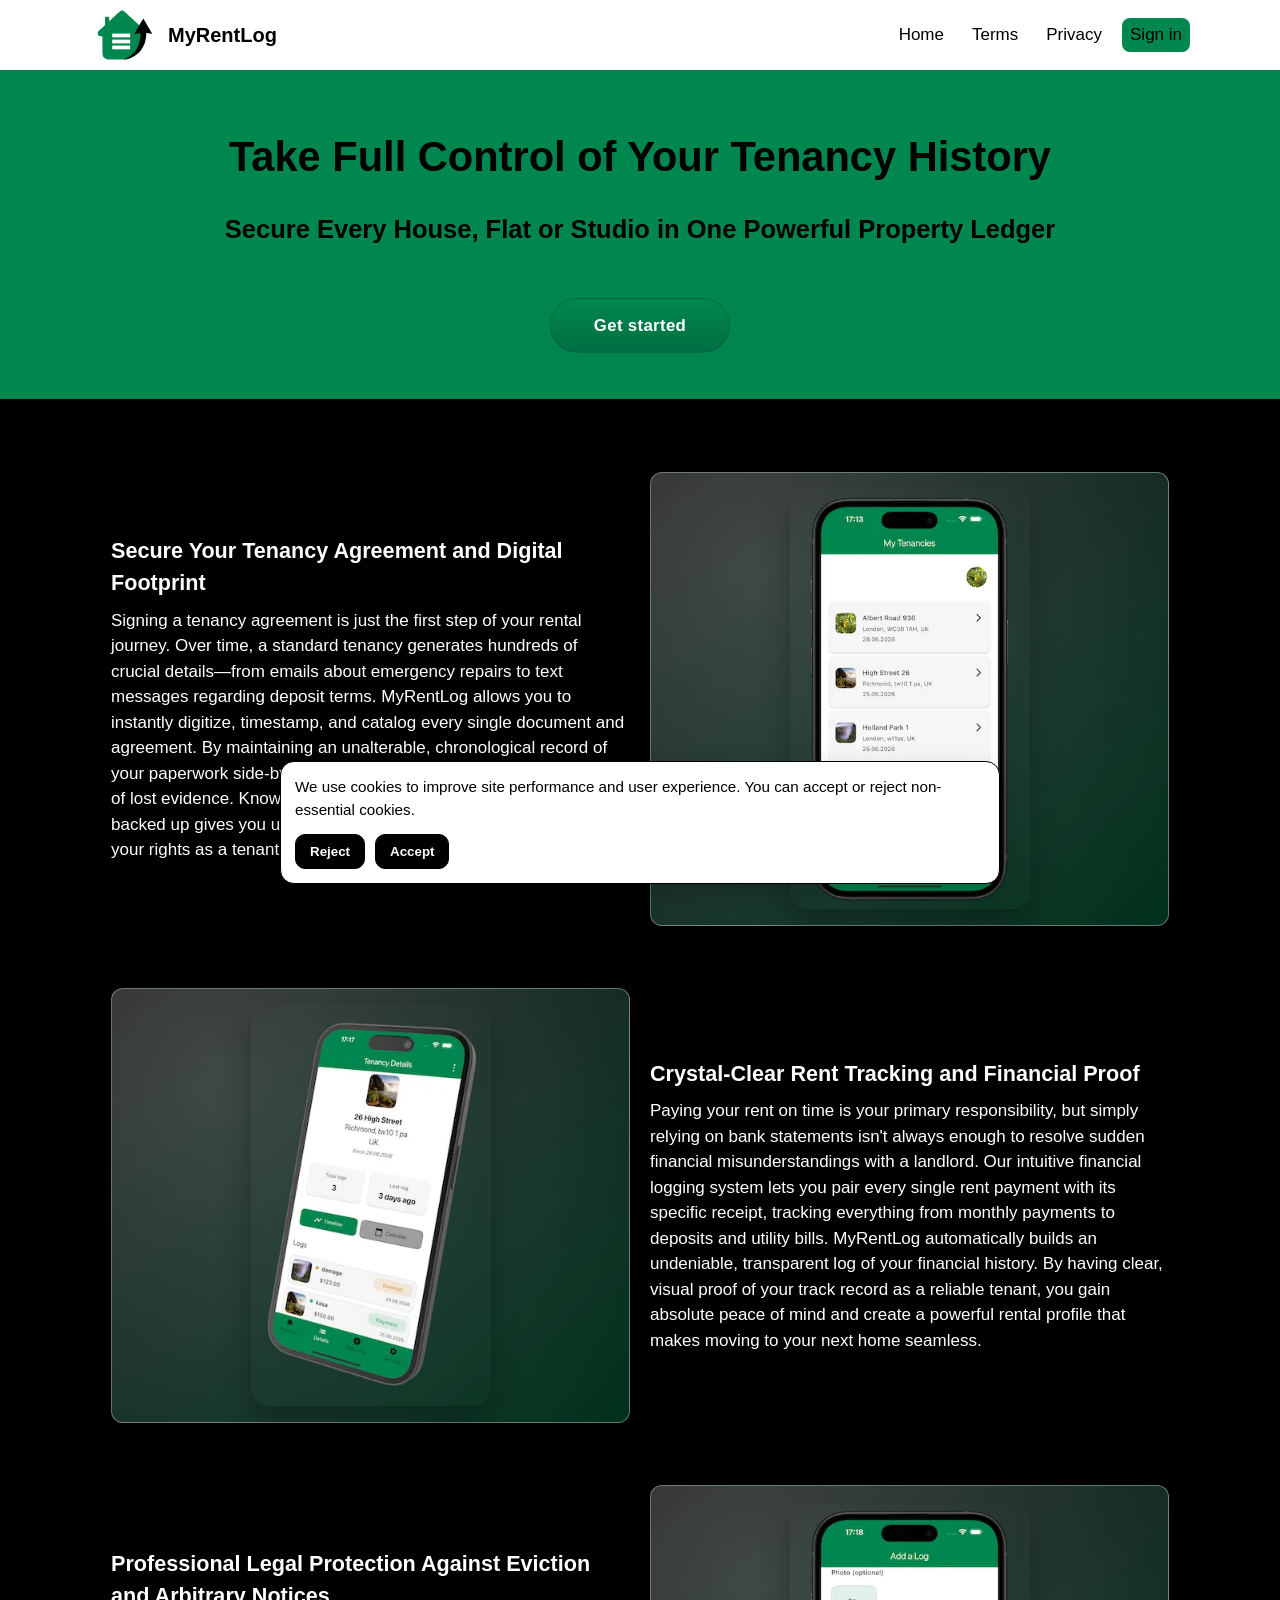
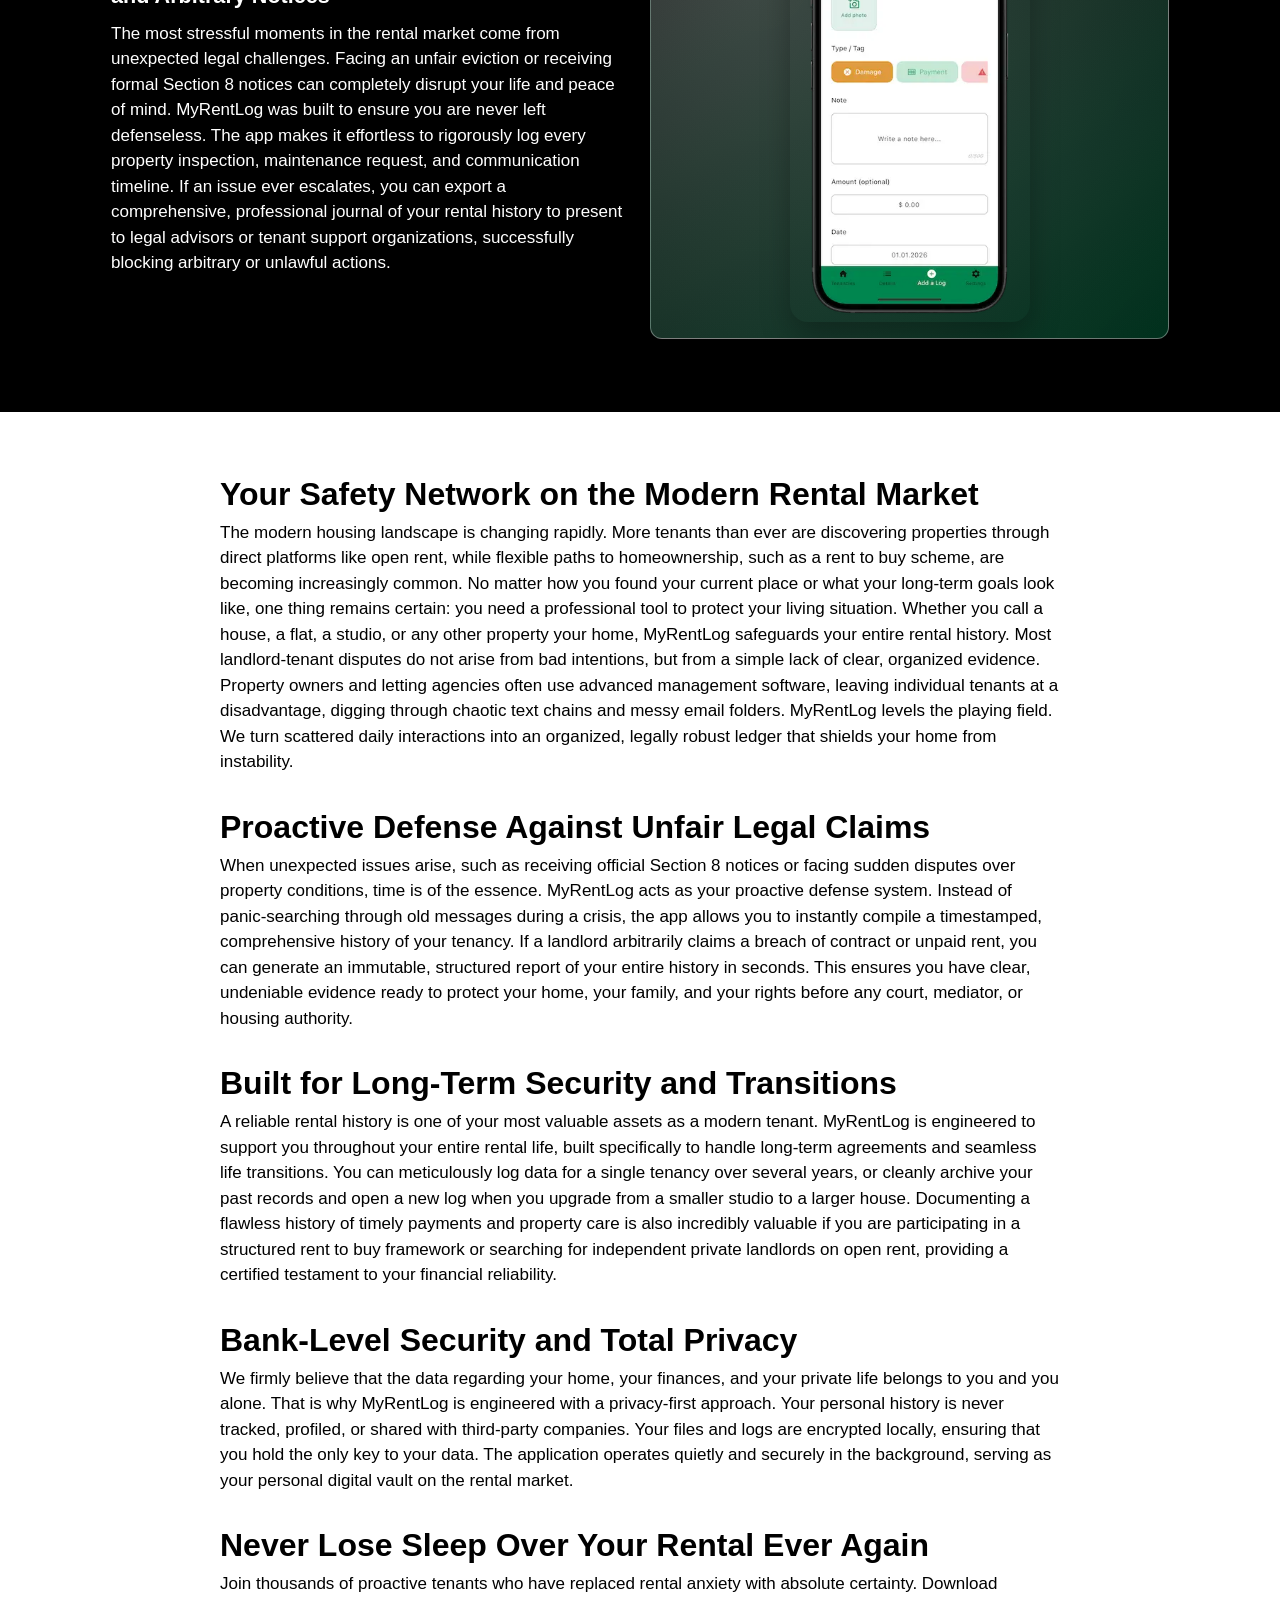
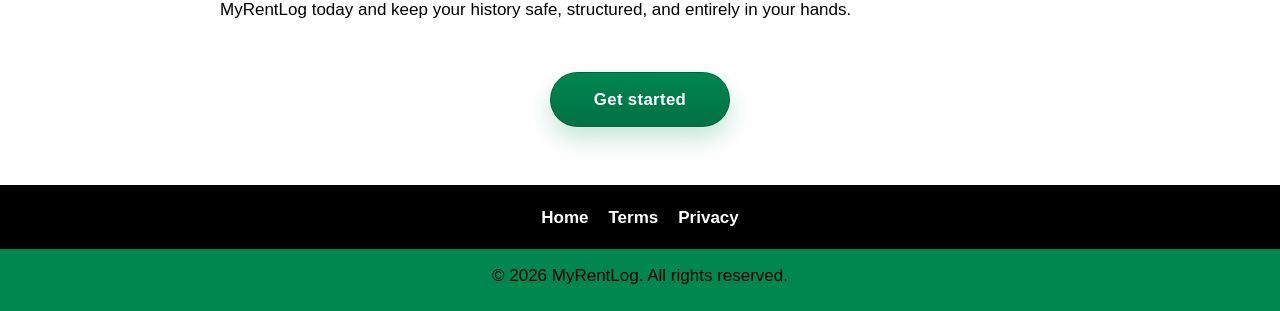
==== index.html @ bb6c7aec "feat(cta): add "Get started" button to enhance user engagement" ====
<!doctype html>
<html lang="en">
  <head>
    <meta charset="UTF-8" />
    <meta name="viewport" content="width=device-width, initial-scale=1.0" />
    <meta name="description" content="Secure your tenancy with MyRentLog. Digitize, timestamp, and catalog every document and agreement for legal clarity and peace of mind." />
    <meta name="keywords" content="tenancy, rental history, property ledger, rent tracking, legal protection, tenant rights, MyRentLog" />
    <link rel="icon" type="image/x-icon" href="assets/favicon.ico">
    <title>Secure your Tenancy with MyRentLog</title>
    <link rel="canonical" href="https://myrentlog.com/" />
    <link rel="stylesheet" href="styles.css" />
    <!-- Google tag (gtag.js) -->
    <script async src="https://www.googletagmanager.com/gtag/js?id=G-SWKYL4W2HM"></script>
    <script>
      window.dataLayer = window.dataLayer || [];
      function gtag(){dataLayer.push(arguments);}
      gtag('js', new Date());

      gtag('config', 'G-SWKYL4W2HM');
    </script>
  </head>
  <body>
    <header class="top-nav">
      <div class="container nav-inner">
        <a href="/index.html" class="brand">
          <img src="assets/gemini-logo.svg" alt="MyRentLog Logo" class="site-logo" height="50" width="50" />
          <span class="logo">MyRentLog</span>
        </a>
        <button class="hamburger" id="hamburger" aria-label="Open menu" aria-expanded="false">
          <span></span>
          <span></span>
          <span></span>
        </button>
        <nav class="menu" id="menu">
            <a href="/index.html">Home</a>
            <a href="/terms.html">Terms</a>
          <a href="/privacy.html">Privacy</a>
          <a href="https://app.myrentlog.com/" class="sign-in-link" target="_blank" rel="noopener noreferrer">Sign in</a>
        </nav>
      </div>
    </header>

    <section class="subheader">
      <div class="container">
        <h1>Take Full Control of Your Tenancy History</h1>
        <h2>Secure Every House, Flat or Studio in One Powerful Property Ledger</h2>
        <div class="cta-wrap">
          <a href="https://app.myrentlog.com/" class="cta-button" aria-label="Get started" target="_blank" rel="noopener noreferrer">
            <span>Get started</span>
          </a>
        </div>
      </div>
    </section>

    <main>
      <section class="screens-section" id="features">
        <div class="container screens-grid">
          <article class="feature-card reverse-mobile">
            <div class="screenshot screen-one">
              <img src="assets/1.webp" alt="MyRentLog app screenshot 1" class="screenshot-image" />
            </div>
            <div class="feature-text">
              <h2>Secure Your Tenancy Agreement and Digital Footprint</h2>
              <p>Signing a tenancy agreement is just the first step of your rental journey. Over time, a standard tenancy generates hundreds of crucial details—from emails about emergency repairs to text messages regarding deposit terms. MyRentLog allows you to instantly digitize, timestamp, and catalog every single document and agreement. By maintaining an unalterable, chronological record of your paperwork side-by-side with visual proof, you eliminate the risk of lost evidence. Knowing your tenancy agreement is securely backed up gives you undeniable legal clarity and the confidence that your rights as a tenant are fully protected.</p>
            </div>
          </article>

          <article class="feature-card">
            <div class="screenshot screen-two">
              <img src="assets/2.webp" alt="MyRentLog app screenshot 2" class="screenshot-image" />
            </div>
            <div class="feature-text">
              <h2>Crystal-Clear Rent Tracking and Financial Proof</h2>
              <p>Paying your rent on time is your primary responsibility, but simply relying on bank statements isn't always enough to resolve sudden financial misunderstandings with a landlord. Our intuitive financial logging system lets you pair every single rent payment with its specific receipt, tracking everything from monthly payments to deposits and utility bills. MyRentLog automatically builds an undeniable, transparent log of your financial history. By having clear, visual proof of your track record as a reliable tenant, you gain absolute peace of mind and create a powerful rental profile that makes moving to your next home seamless.</p>
            </div>
          </article>

          <article class="feature-card reverse-mobile">
            <div class="screenshot screen-three">
              <img src="assets/3.webp" alt="MyRentLog app screenshot 3" class="screenshot-image" />
            </div>
            <div class="feature-text">
              <h2>Professional Legal Protection Against Eviction and Arbitrary Notices</h2>
              <p>The most stressful moments in the rental market come from unexpected legal challenges. Facing an unfair eviction or receiving formal Section 8 notices can completely disrupt your life and peace of mind. MyRentLog was built to ensure you are never left defenseless. The app makes it effortless to rigorously log every property inspection, maintenance request, and communication timeline. If an issue ever escalates, you can export a comprehensive, professional journal of your rental history to present to legal advisors or tenant support organizations, successfully blocking arbitrary or unlawful actions.</p>
            </div>
          </article>
        </div>
      </section>

      <section class="text-content" id="about">
        <div class="container text-wrap">
          <h2>Your Safety Network on the Modern Rental Market</h2>
          <p>
            The modern housing landscape is changing rapidly. More tenants than ever are discovering properties through direct platforms like open rent, while flexible paths to homeownership, such as a rent to buy scheme, are becoming increasingly common. No matter how you found your current place or what your long-term goals look like, one thing remains certain: you need a professional tool to protect your living situation. Whether you call a house, a flat, a studio, or any other property your home, MyRentLog safeguards your entire rental history. Most landlord-tenant disputes do not arise from bad intentions, but from a simple lack of clear, organized evidence. Property owners and letting agencies often use advanced management software, leaving individual tenants at a disadvantage, digging through chaotic text chains and messy email folders. MyRentLog levels the playing field. We turn scattered daily interactions into an organized, legally robust ledger that shields your home from instability.
          </p>
        </div>
        <div class="container text-wrap">
          <h2>Proactive Defense Against Unfair Legal Claims</h2>
          <p>
            When unexpected issues arise, such as receiving official Section 8 notices or facing sudden disputes over property conditions, time is of the essence. MyRentLog acts as your proactive defense system. Instead of panic-searching through old messages during a crisis, the app allows you to instantly compile a timestamped, comprehensive history of your tenancy. If a landlord arbitrarily claims a breach of contract or unpaid rent, you can generate an immutable, structured report of your entire history in seconds. This ensures you have clear, undeniable evidence ready to protect your home, your family, and your rights before any court, mediator, or housing authority.
          </p>
        </div>
        <div class="container text-wrap">
          <h2>Built for Long-Term Security and Transitions</h2>
          <p>
            A reliable rental history is one of your most valuable assets as a modern tenant. MyRentLog is engineered to support you throughout your entire rental life, built specifically to handle long-term agreements and seamless life transitions. You can meticulously log data for a single tenancy over several years, or cleanly archive your past records and open a new log when you upgrade from a smaller studio to a larger house. Documenting a flawless history of timely payments and property care is also incredibly valuable if you are participating in a structured rent to buy framework or searching for independent private landlords on open rent, providing a certified testament to your financial reliability.
          </p>
        </div>
        <div class="container text-wrap">
          <h2>Bank-Level Security and Total Privacy</h2>
          <p>
            We firmly believe that the data regarding your home, your finances, and your private life belongs to you and you alone. That is why MyRentLog is engineered with a privacy-first approach. Your personal history is never tracked, profiled, or shared with third-party companies. Your files and logs are encrypted locally, ensuring that you hold the only key to your data. The application operates quietly and securely in the background, serving as your personal digital vault on the rental market.
          </p>
        </div>
        <div class="container text-wrap">
          <h2>Never Lose Sleep Over Your Rental Ever Again</h2>
          <p>
            Join thousands of proactive tenants who have replaced rental anxiety with absolute certainty. Download MyRentLog today and keep your history safe, structured, and entirely in your hands.
          </p>
        </div>
        <div class="container cta-wrap">
          <a href="https://app.myrentlog.com/" class="cta-button" aria-label="Get started" target="_blank" rel="noopener noreferrer">
            <span>Get started</span>
          </a>
        </div>
      </section>
    </main>

    <footer>
      <nav class="bottom-nav" id="contact">
        <div class="container bottom-nav-inner">
          <a href="/index.html">Home</a>
            <a href="/terms.html">Terms</a>
          <a href="/privacy.html">Privacy</a>
        </div>
      </nav>
      <div class="copyright">
        <div class="container">
          <p>&copy; 2026 MyRentLog. All rights reserved.</p>
        </div>
      </div>
    </footer>

    <script src="script.js"></script>
  </body>
</html>
---- styles.css ----
:root {
  --green: rgba(0, 134, 79, 1);
  --black: #000000;
  --white: #ffffff;
}

* {
  box-sizing: border-box;
}

body {
  margin: 0;
  font-family: "Avenir Next", "Trebuchet MS", "Segoe UI", sans-serif;
  font-size: 17px;
  background: var(--white);
  color: var(--black);
  line-height: 1.5;
}

.container {
  width: min(1100px, 92%);
  margin: 0 auto;
}

.top-nav {
  background: var(--white);
  color: var(--black);
  position: sticky;
  top: 0;
  z-index: 20;
}

.nav-inner {
  position: relative;
  min-height: 64px;
  display: flex;
  align-items: center;
  justify-content: space-between;
  gap: 16px;
}

.logo {
  color: var(--black);
  text-decoration: none;
  font-weight: 700;
  font-size: 1.25rem;
}

.brand {
  display: inline-flex;
  align-items: center;
  gap: 8px;
  text-decoration: none;
}

.site-logo {
  width: 70px;
  height: 70px;
  object-fit: contain;
}

.hamburger {
  width: 42px;
  height: 42px;
  border: 1px solid rgba(0, 0, 0, 0.35);
  border-radius: 8px;
  background: transparent;
  display: grid;
  place-content: center;
  gap: 5px;
  cursor: pointer;
}

.hamburger span {
  width: 20px;
  height: 2px;
  background: var(--black);
  display: block;
}

.menu {
  position: absolute;
  top: calc(100% + 8px);
  right: 0;
  background: var(--white);
  border: 1px solid rgba(0, 0, 0, 0.25);
  border-radius: 12px;
  padding: 10px;
  display: none;
  min-width: 160px;
}

.menu a {
  display: block;
  color: var(--black);
  text-decoration: none;
  padding: 8px;
  border-radius: 8px;
}

.menu a:hover {
  background: rgba(0, 0, 0, 0.12);
}

.menu .sign-in-link {
  background: var(--green);
  color: var(--black);
}

.menu .sign-in-link:hover {
  background: var(--green);
  color: var(--white);
}

.menu.open {
  display: inline-block;
}

.subheader {
  background: var(--green);
  padding: 56px 0 46px;
  text-align: center;
}

.subheader h1 {
  margin: 0;
  font-size: clamp(1.8rem, 4.8vw, 2.6rem);
}

.subheader p {
  margin: 12px auto 0;
  max-width: 620px;
  font-size: 1.05rem;
}

.screens-section {
  background: var(--black);
  color: var(--white);
  padding: 52px 0;
}

.screens-grid {
  display: grid;
  gap: 20px;
}

.feature-card {
  border: 1px solid rgba(0, 0, 0, 0.2);
  border-radius: 14px;
  padding: 16px;
  display: grid;
  gap: 14px;
  align-items: center;
}

.screenshot {
  min-height: 260px;
  border-radius: 12px;
  background: radial-gradient(circle at 20% 20%, rgba(255, 255, 255, 0.18), rgba(0, 0, 0, 0.2)),
    linear-gradient(145deg, rgba(255, 255, 255, 0.1), rgba(0, 134, 79, 0.45));
  border: 1px solid rgba(255, 255, 255, 0.35);
  display: grid;
  place-items: center;
  padding: 16px;
}

.screenshot-image {
  width: min(100%, 240px);
  height: auto;
  max-height: 420px;
  border-radius: 18px;
  object-fit: contain;
  box-shadow: 0 14px 30px rgba(0, 0, 0, 0.28);
}

.feature-text h2 {
  margin: 0 0 8px;
  font-size: 1.35rem;
}

.feature-text p {
  margin: 0;
}

.text-content {
  padding: 58px 0;
  background: var(--white);
}

.text-wrap {
  max-width: 840px;
}

.text-wrap h2 {
  margin: 0 0 2px;
  font-size: 2rem;
}

.text-wrap p {
  margin: 0;
}

.text-wrap p:last-child {
  margin-bottom: 0;
}

.text-wrap + .text-wrap {
  margin-top: 28px;
}

.cta-wrap {
  margin-top: 50px;
  text-align: center;
}

.cta-button {
  display: inline-flex;
  align-items: center;
  justify-content: center;
  background: linear-gradient(180deg, rgba(0, 134, 79, 1) 0%, rgba(0, 112, 67, 1) 100%);
  color: var(--white);
  text-decoration: none;
  font-weight: 700;
  letter-spacing: 0.02em;
  font-size: clamp(0.95rem, 2.8vw, 1.05rem);
  padding: 14px 24px;
  border-radius: 999px;
  min-width: 180px;
  max-width: 100%;
  box-shadow: 0 12px 24px rgba(0, 134, 79, 0.22);
  border: 1px solid rgba(0, 88, 52, 0.45);
  transition: transform 0.2s ease, box-shadow 0.2s ease, opacity 0.2s ease;
}

.cta-button:hover {
  transform: translateY(-2px);
  box-shadow: 0 16px 28px rgba(0, 134, 79, 0.28);
  opacity: 0.98;
}

.bottom-nav {
  background: var(--black);
}

.bottom-nav-inner {
  min-height: 64px;
  display: flex;
  align-items: center;
  justify-content: center;
  gap: 20px;
  flex-wrap: wrap;
}

.bottom-nav a {
  color: var(--white);
  text-decoration: none;
  font-weight: 600;
}

.copyright {
  background: var(--green);
  color: var(--black);
  text-align: center;
  padding: 14px 0 22px;
}

.copyright p {
  margin: 0;
}

.cookie-banner {
  position: fixed;
  left: 50%;
  bottom: 16px;
  transform: translateX(-50%);
  width: min(94%, 720px);
  background: var(--white);
  color: var(--black);
  border: 1px solid var(--black);
  border-radius: 14px;
  padding: 14px;
  z-index: 50;
  box-shadow: 0 10px 26px rgba(0, 0, 0, 0.2);
}

.cookie-banner p {
  margin: 0;
  font-size: 0.95rem;
}

.cookie-banner-actions {
  margin-top: 12px;
  display: flex;
  gap: 10px;
  flex-wrap: wrap;
}

.cookie-btn {
  border: 1px solid var(--black);
  background: var(--black);
  color: var(--white);
  border-radius: 10px;
  padding: 9px 14px;
  font-weight: 700;
  cursor: pointer;
}

.cookie-btn:hover {
  opacity: 0.9;
}

@media (min-width: 850px) {
  .hamburger {
    display: none;
  }

  .menu {
    position: static;
    display: flex;
    min-width: 0;
    border: 0;
    border-radius: 0;
    padding: 0;
    gap: 12px;
  }

  .menu a {
    padding: 4px 8px;
  }

  .feature-card {
    grid-template-columns: 1fr 1fr;
    gap: 20px;
    padding: 20px;
  }

  .reverse-mobile .screenshot {
    order: 2;
  }

  .reverse-mobile .feature-text {
    order: 1;
  }
}
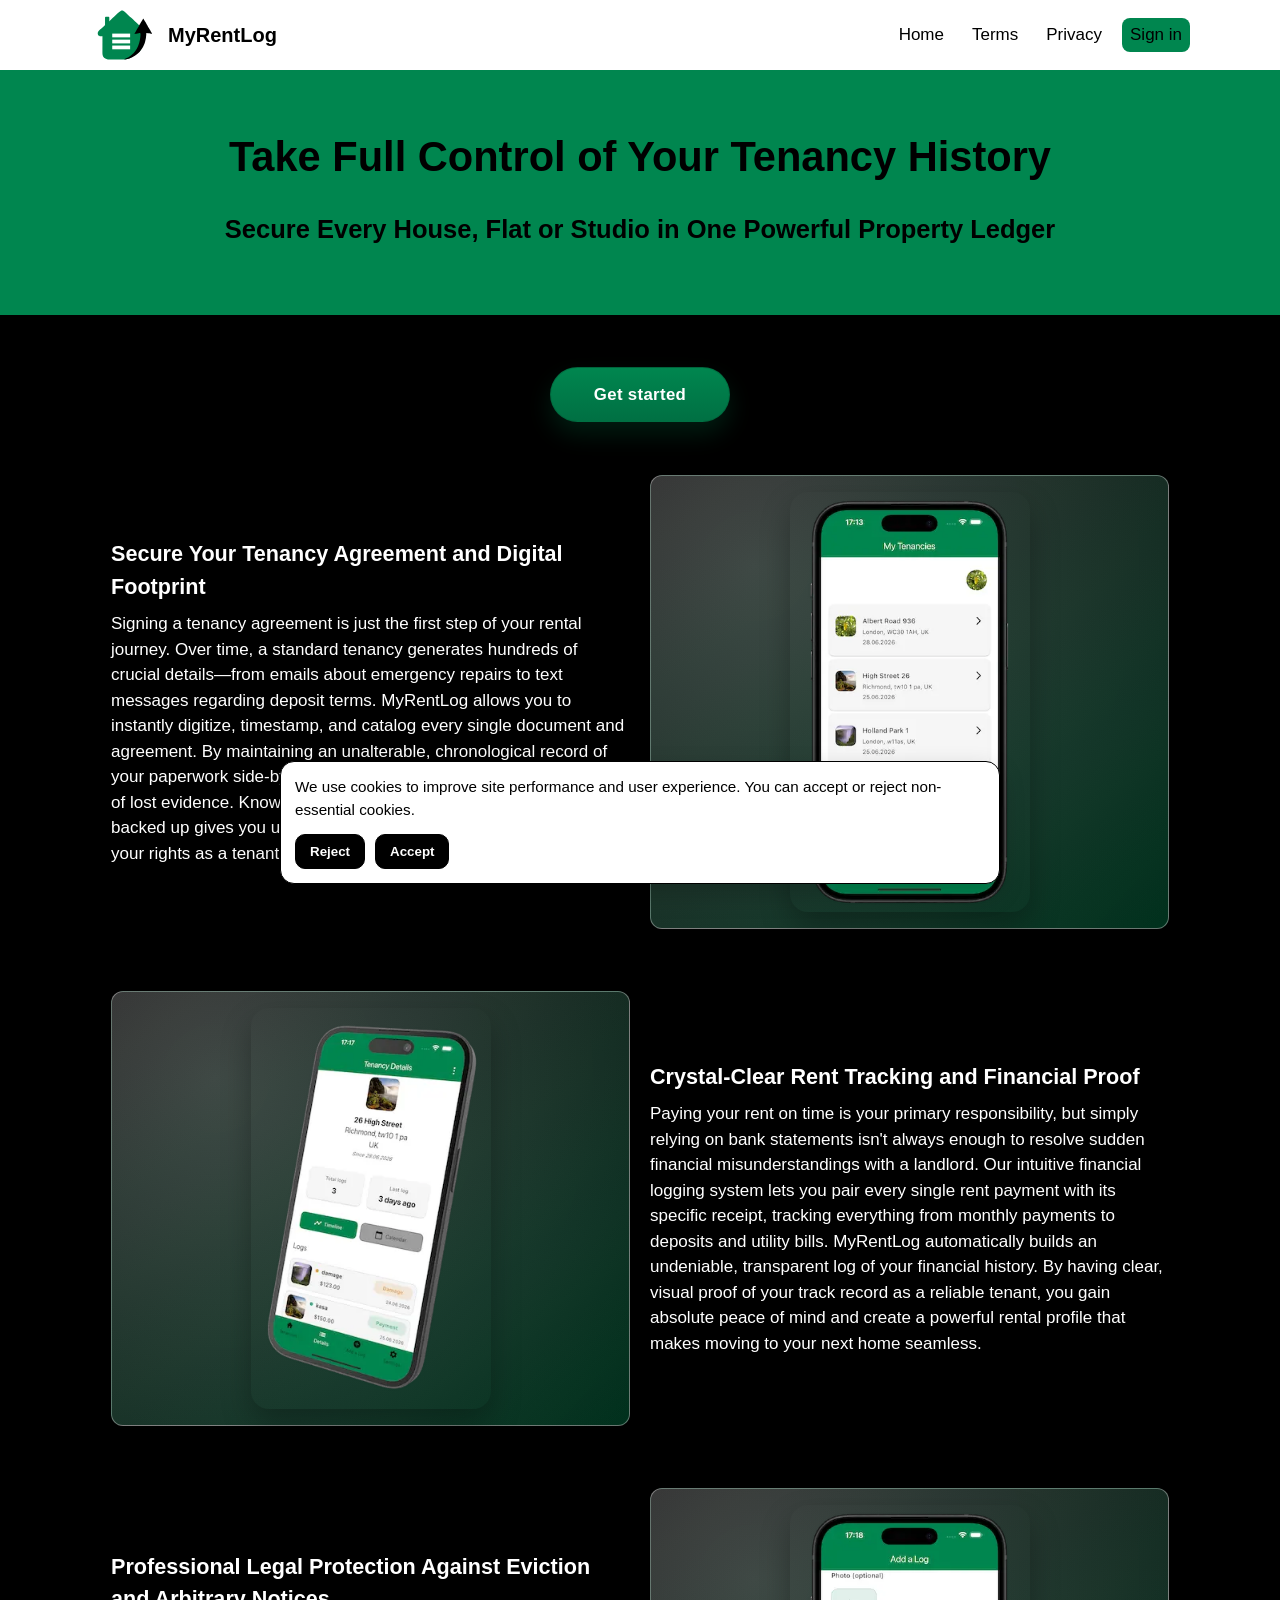
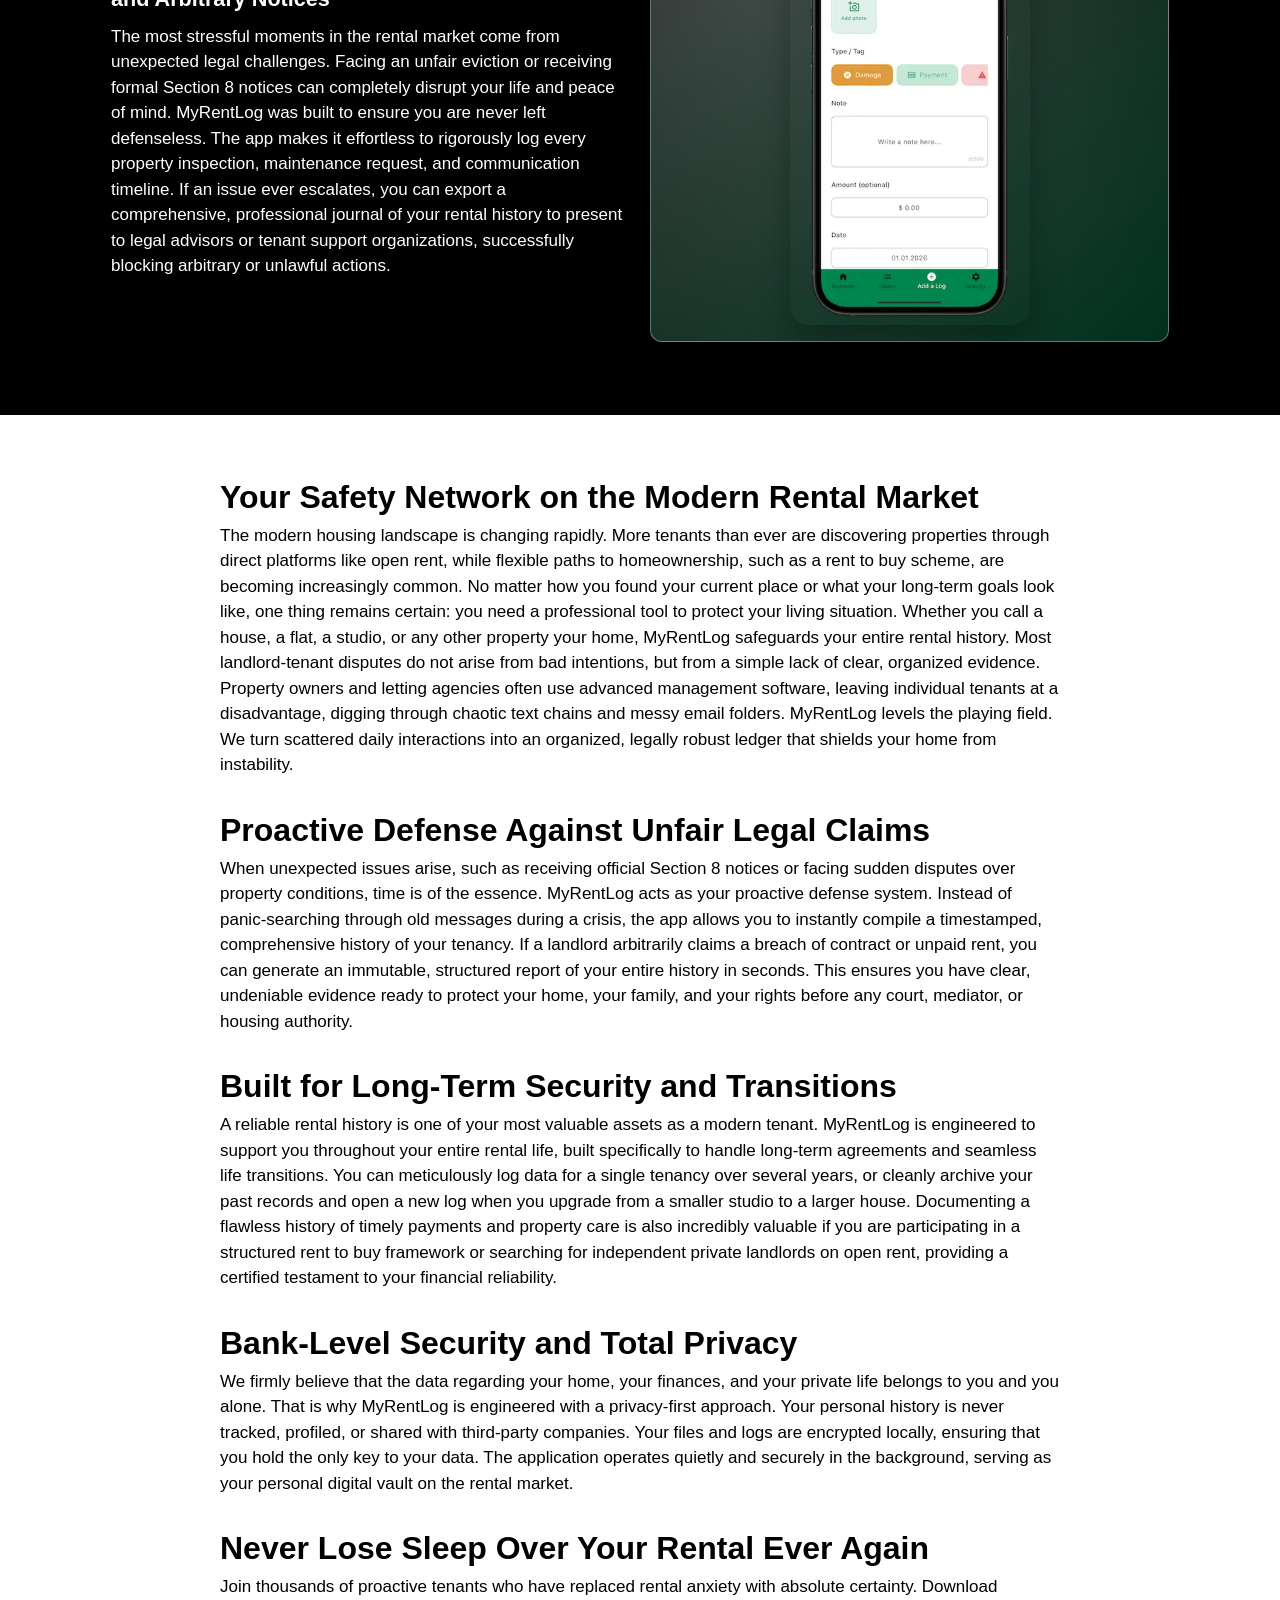
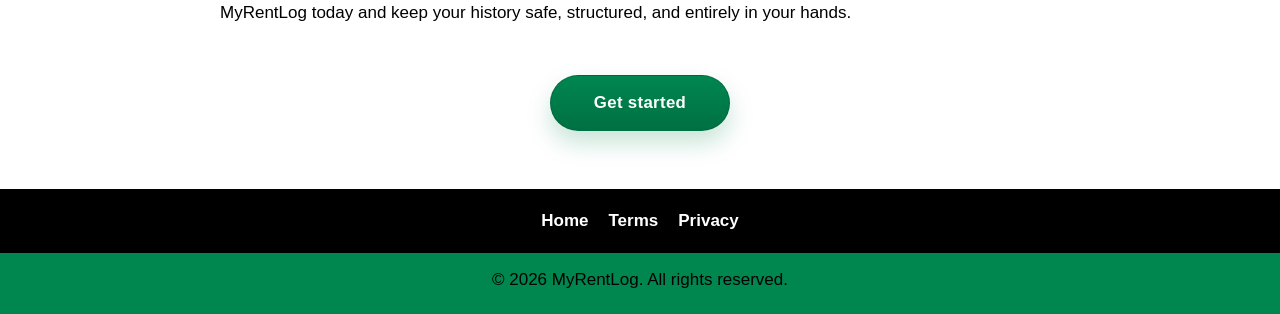
==== commit 0cea4d9d: "feat(cta): reposition "Get started" button for improved visibility" ====
--- a/index.html
+++ b/index.html
@@ -44,17 +44,17 @@
       <div class="container">
         <h1>Take Full Control of Your Tenancy History</h1>
         <h2>Secure Every House, Flat or Studio in One Powerful Property Ledger</h2>
-        <div class="cta-wrap">
-          <a href="https://app.myrentlog.com/" class="cta-button" aria-label="Get started" target="_blank" rel="noopener noreferrer">
-            <span>Get started</span>
-          </a>
-        </div>
       </div>
     </section>
 
     <main>
       <section class="screens-section" id="features">
         <div class="container screens-grid">
+          <div class="cta-wrap cta-wrap-top">
+            <a href="https://app.myrentlog.com/" class="cta-button" aria-label="Get started" target="_blank" rel="noopener noreferrer">
+              <span>Get started</span>
+            </a>
+          </div>
           <article class="feature-card reverse-mobile">
             <div class="screenshot screen-one">
               <img src="assets/1.webp" alt="MyRentLog app screenshot 1" class="screenshot-image" />
--- a/styles.css
+++ b/styles.css
@@ -213,6 +213,11 @@
   text-align: center;
 }
 
+.cta-wrap-top {
+  margin-top: 0;
+  margin-bottom: 12px;
+}
+
 .cta-button {
   display: inline-flex;
   align-items: center;
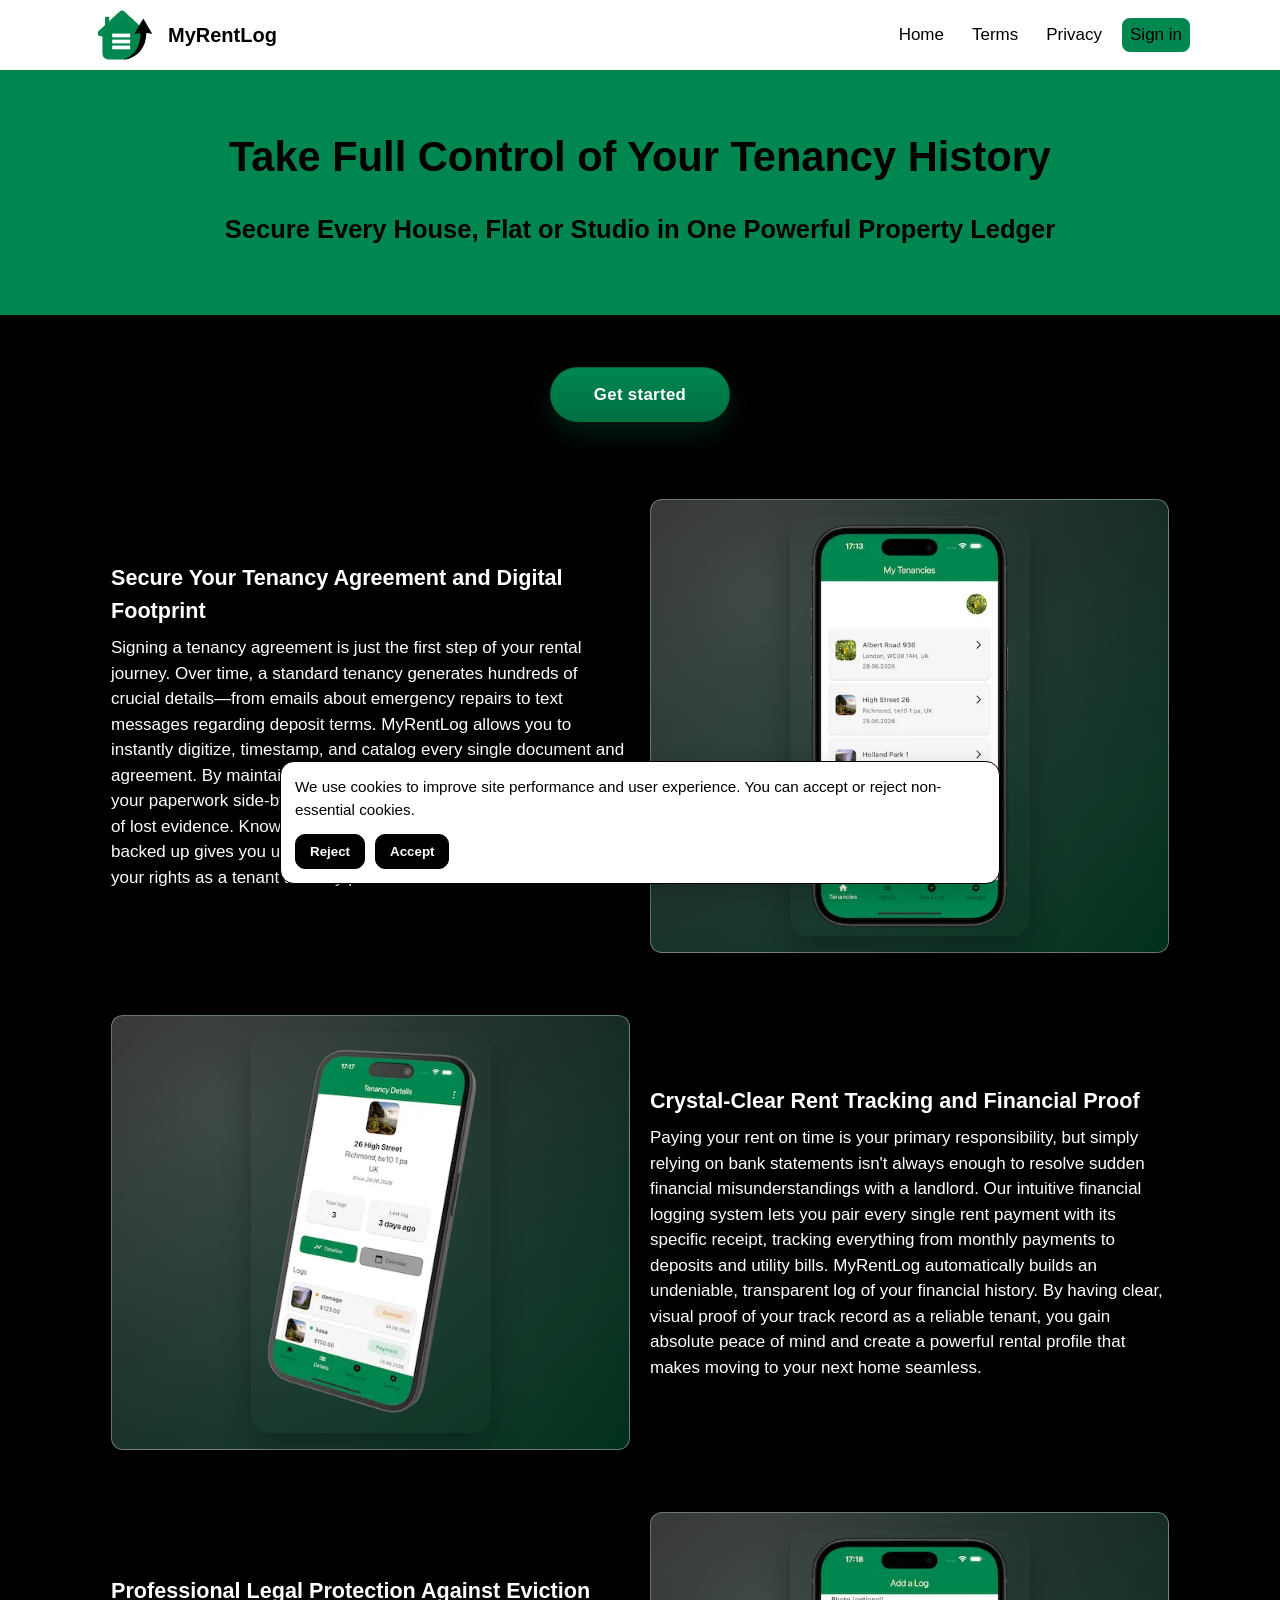
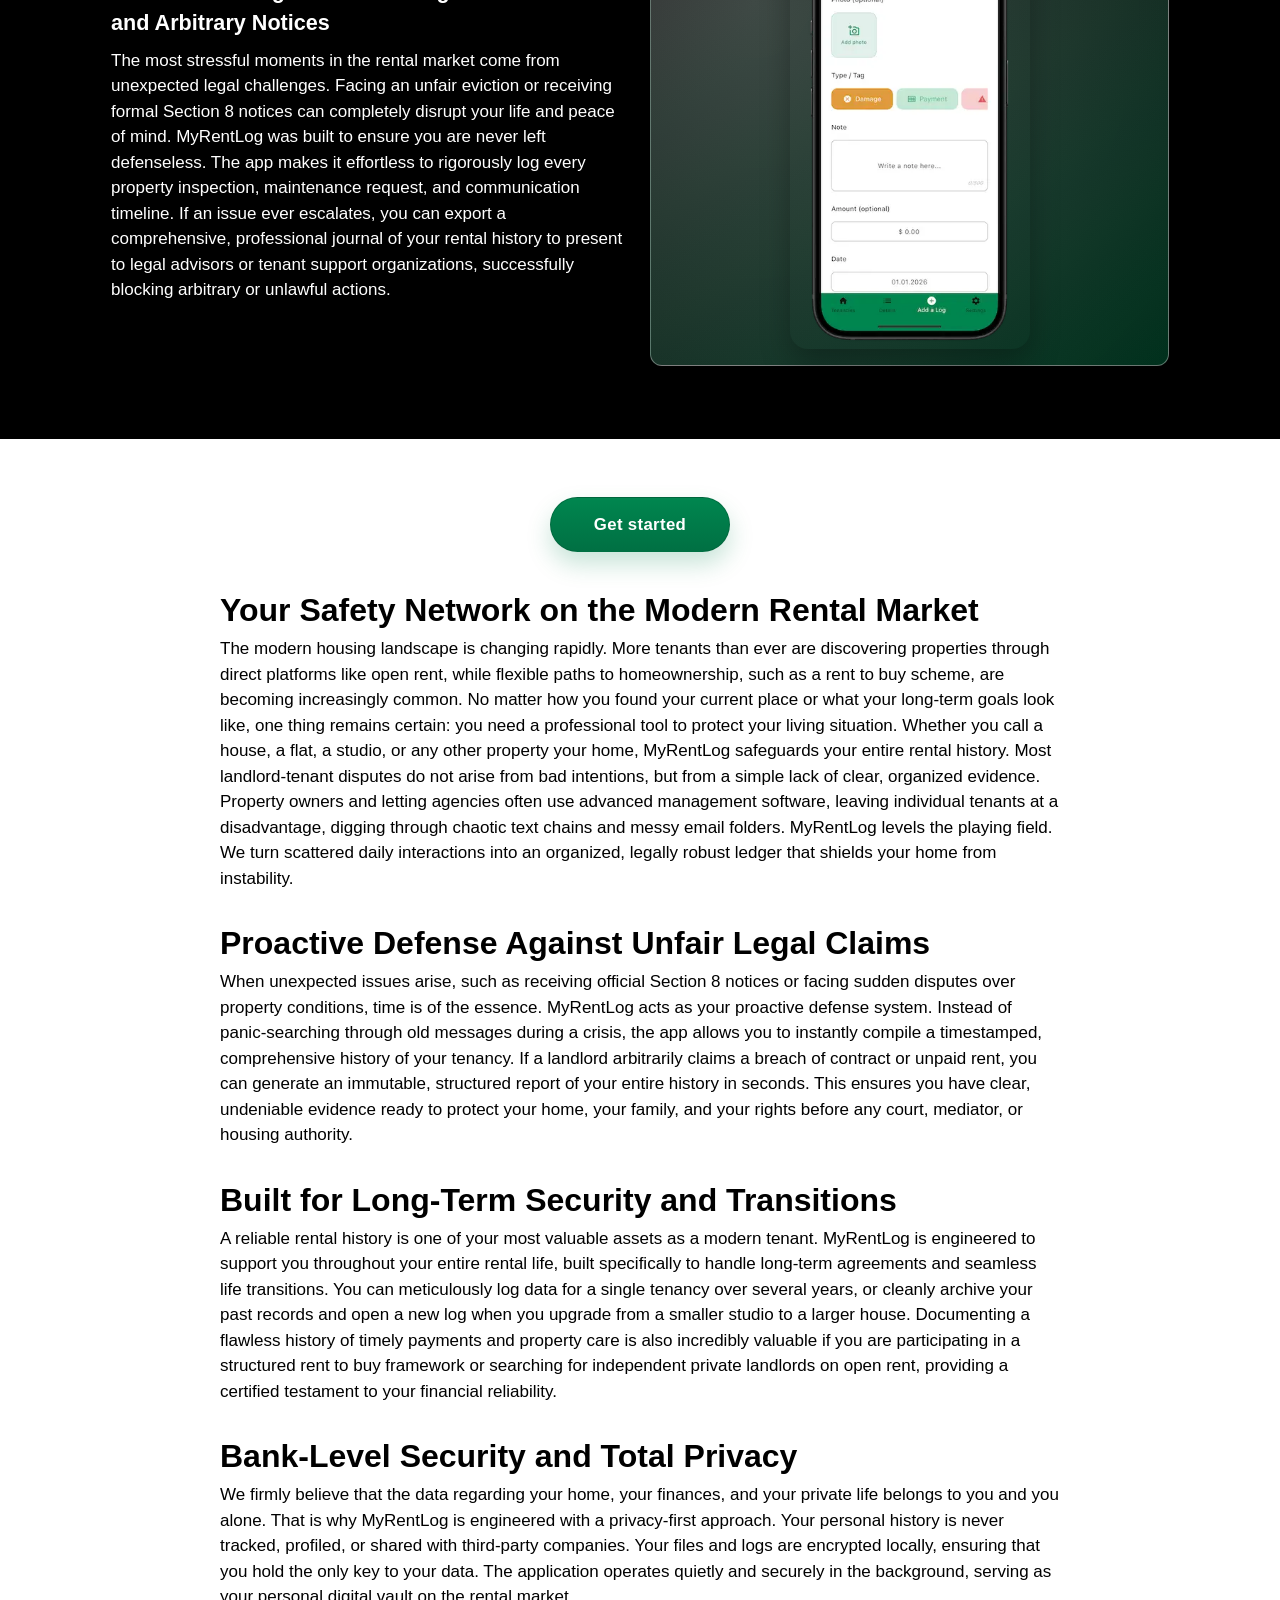
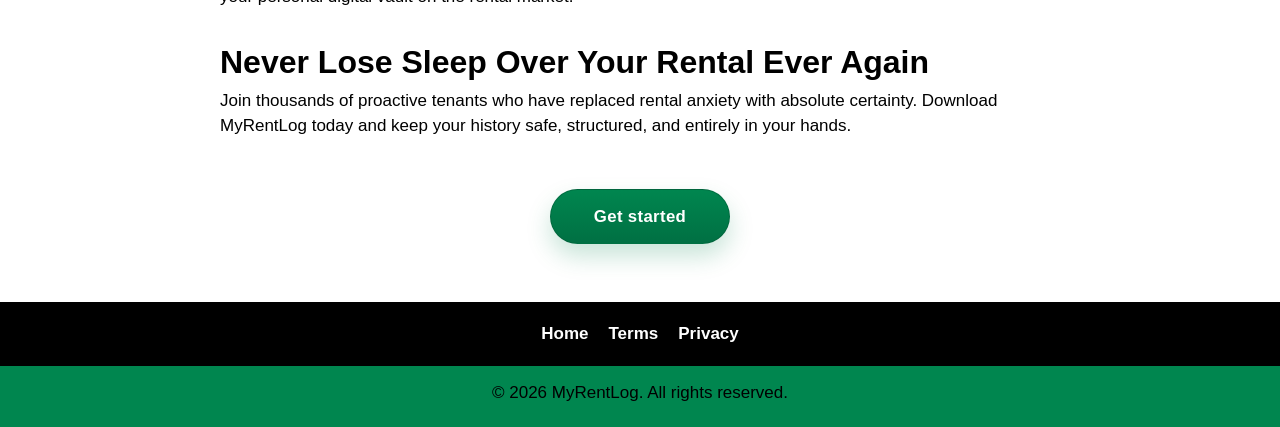
==== commit f3f72721: "feat(cta): add "Get started" button to the about section for user engagement" ====
--- a/index.html
+++ b/index.html
@@ -88,6 +88,11 @@
       </section>
 
       <section class="text-content" id="about">
+        <div class="container cta-wrap cta-wrap-white-top">
+          <a href="https://app.myrentlog.com/" class="cta-button" aria-label="Get started" target="_blank" rel="noopener noreferrer">
+            <span>Get started</span>
+          </a>
+        </div>
         <div class="container text-wrap">
           <h2>Your Safety Network on the Modern Rental Market</h2>
           <p>
--- a/styles.css
+++ b/styles.css
@@ -215,7 +215,12 @@
 
 .cta-wrap-top {
   margin-top: 0;
-  margin-bottom: 12px;
+  margin-bottom: 36px;
+}
+
+.cta-wrap-white-top {
+  margin-top: 0;
+  margin-bottom: 34px;
 }
 
 .cta-button {
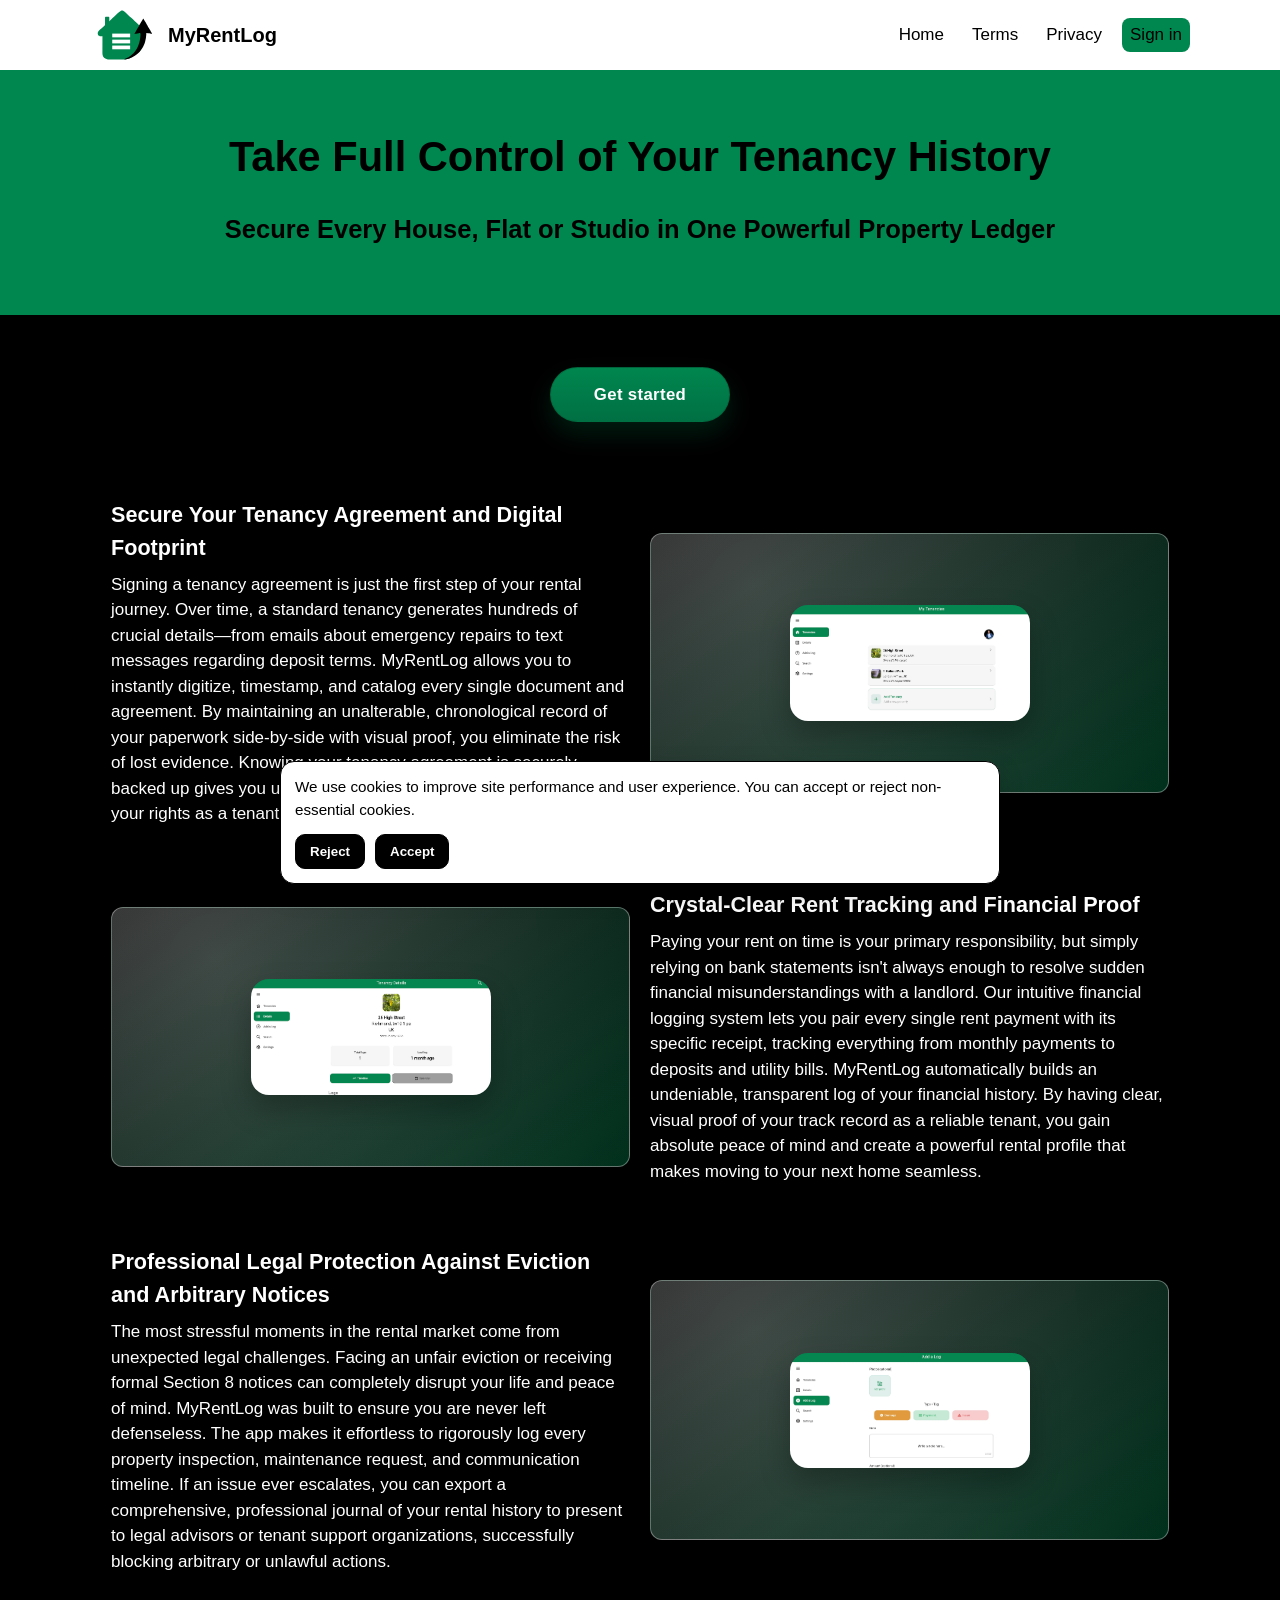
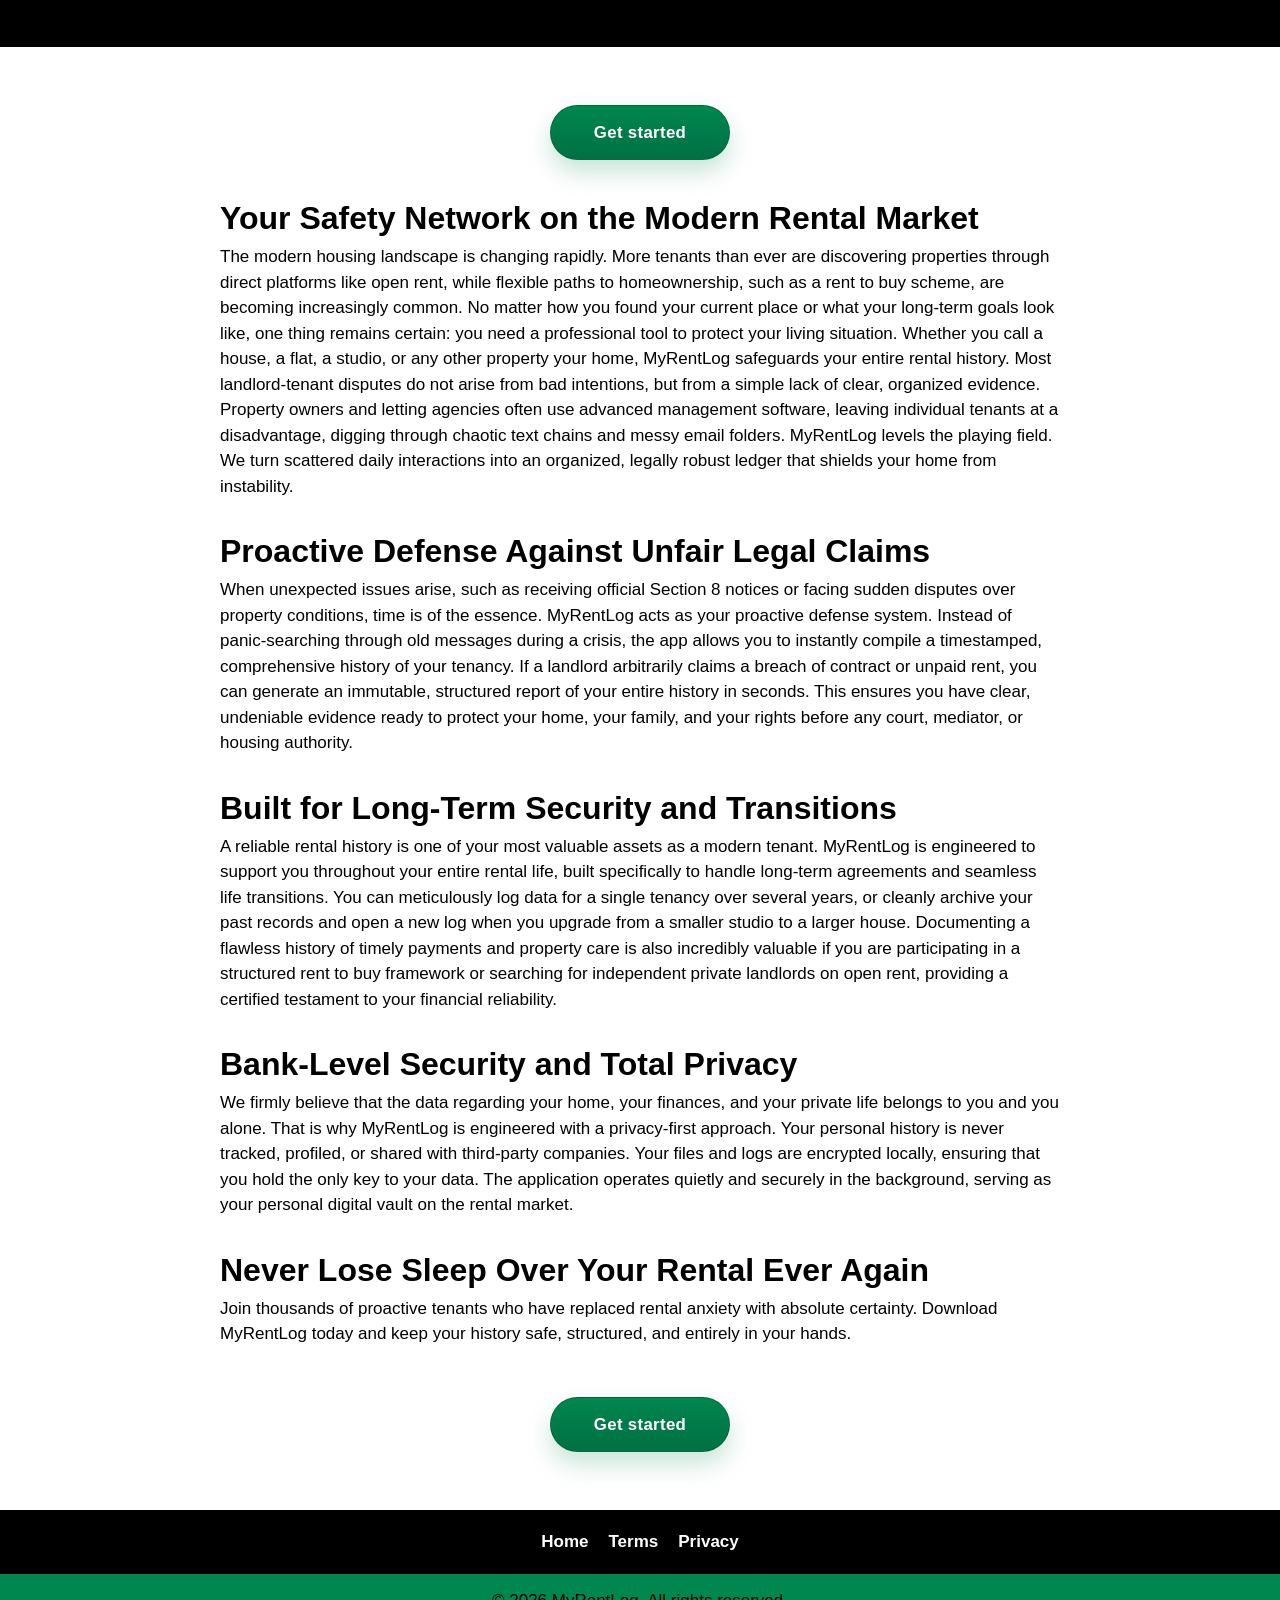
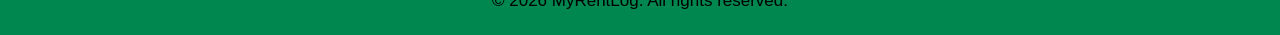
==== commit e6c0e920: "feat(images): update screenshots in index.html with new assets" ====
--- a/index.html
+++ b/index.html
@@ -57,7 +57,7 @@
           </div>
           <article class="feature-card reverse-mobile">
             <div class="screenshot screen-one">
-              <img src="assets/1.webp" alt="MyRentLog app screenshot 1" class="screenshot-image" />
+              <img src="assets/11.webp" alt="MyRentLog app screenshot 1" class="screenshot-image" />
             </div>
             <div class="feature-text">
               <h2>Secure Your Tenancy Agreement and Digital Footprint</h2>
@@ -67,7 +67,7 @@
 
           <article class="feature-card">
             <div class="screenshot screen-two">
-              <img src="assets/2.webp" alt="MyRentLog app screenshot 2" class="screenshot-image" />
+              <img src="assets/22.webp" alt="MyRentLog app screenshot 2" class="screenshot-image" />
             </div>
             <div class="feature-text">
               <h2>Crystal-Clear Rent Tracking and Financial Proof</h2>
@@ -77,7 +77,7 @@
 
           <article class="feature-card reverse-mobile">
             <div class="screenshot screen-three">
-              <img src="assets/3.webp" alt="MyRentLog app screenshot 3" class="screenshot-image" />
+              <img src="assets/33.webp" alt="MyRentLog app screenshot 3" class="screenshot-image" />
             </div>
             <div class="feature-text">
               <h2>Professional Legal Protection Against Eviction and Arbitrary Notices</h2>
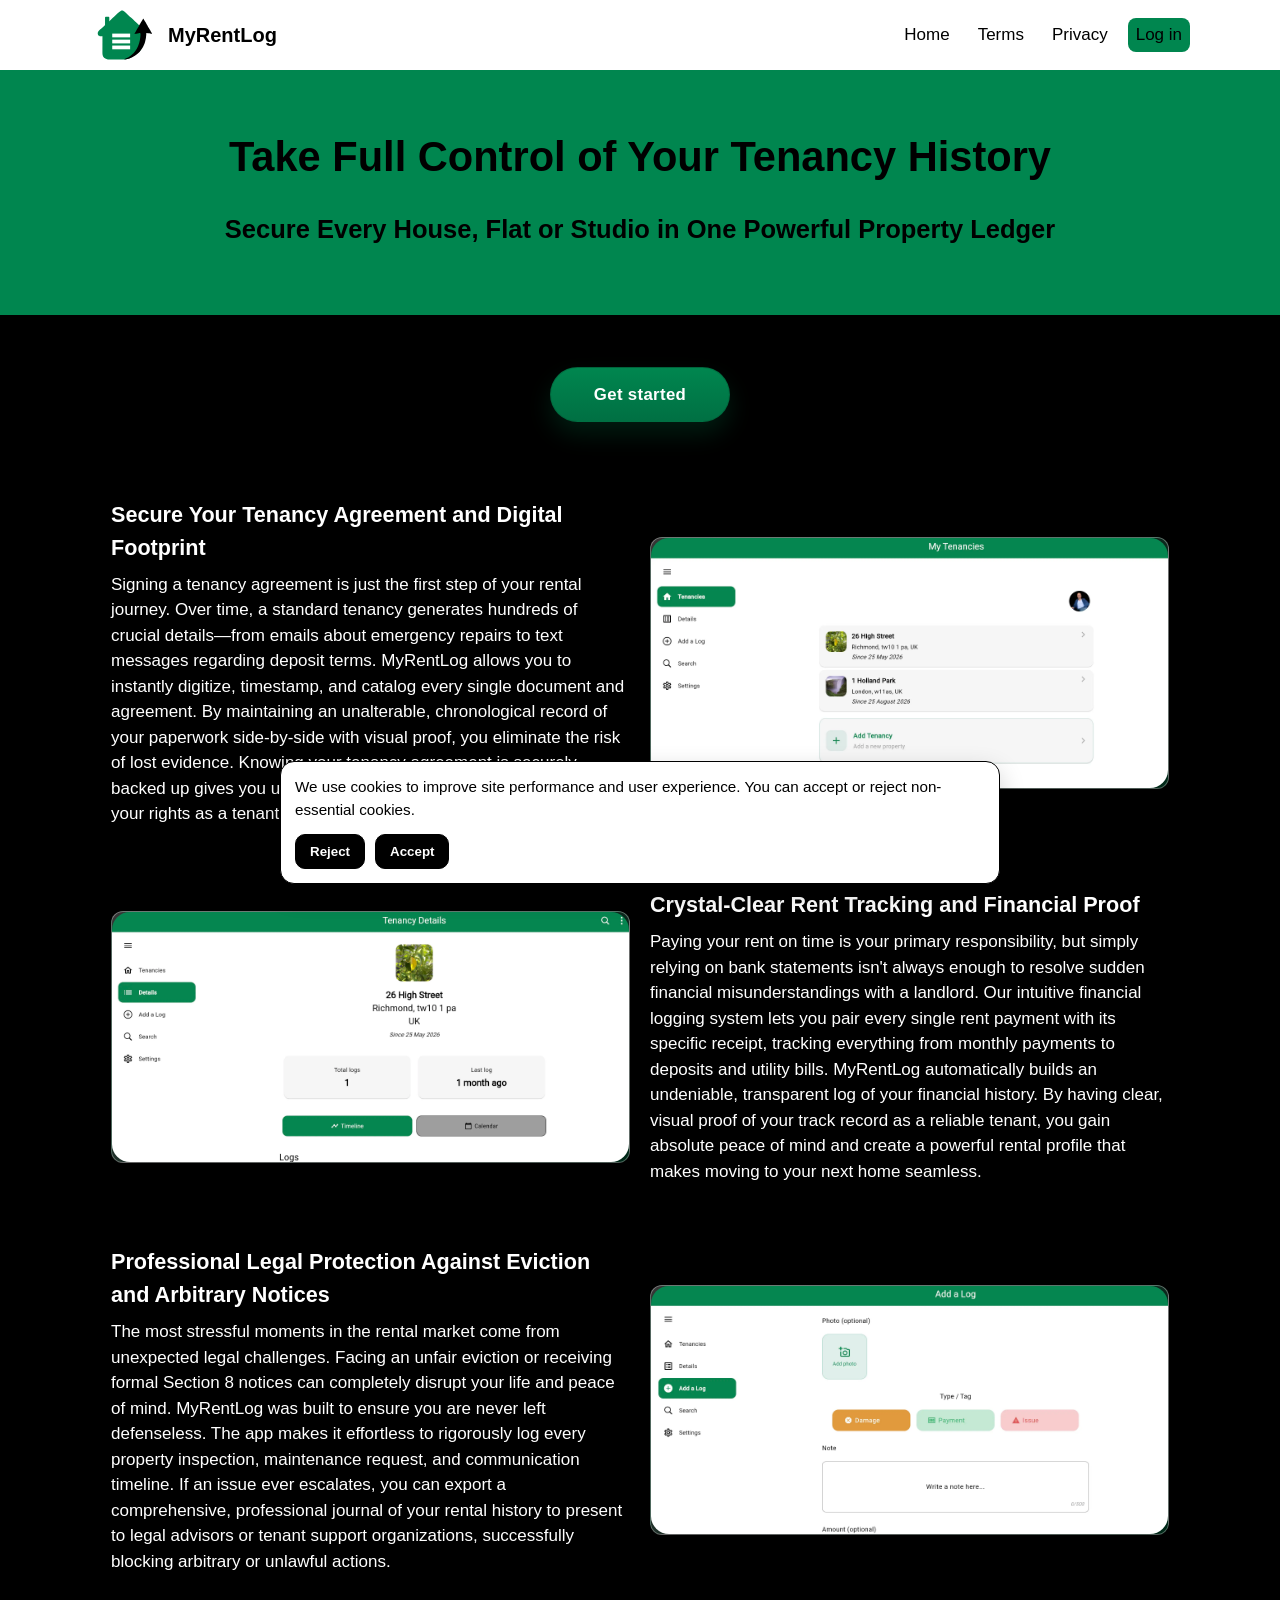
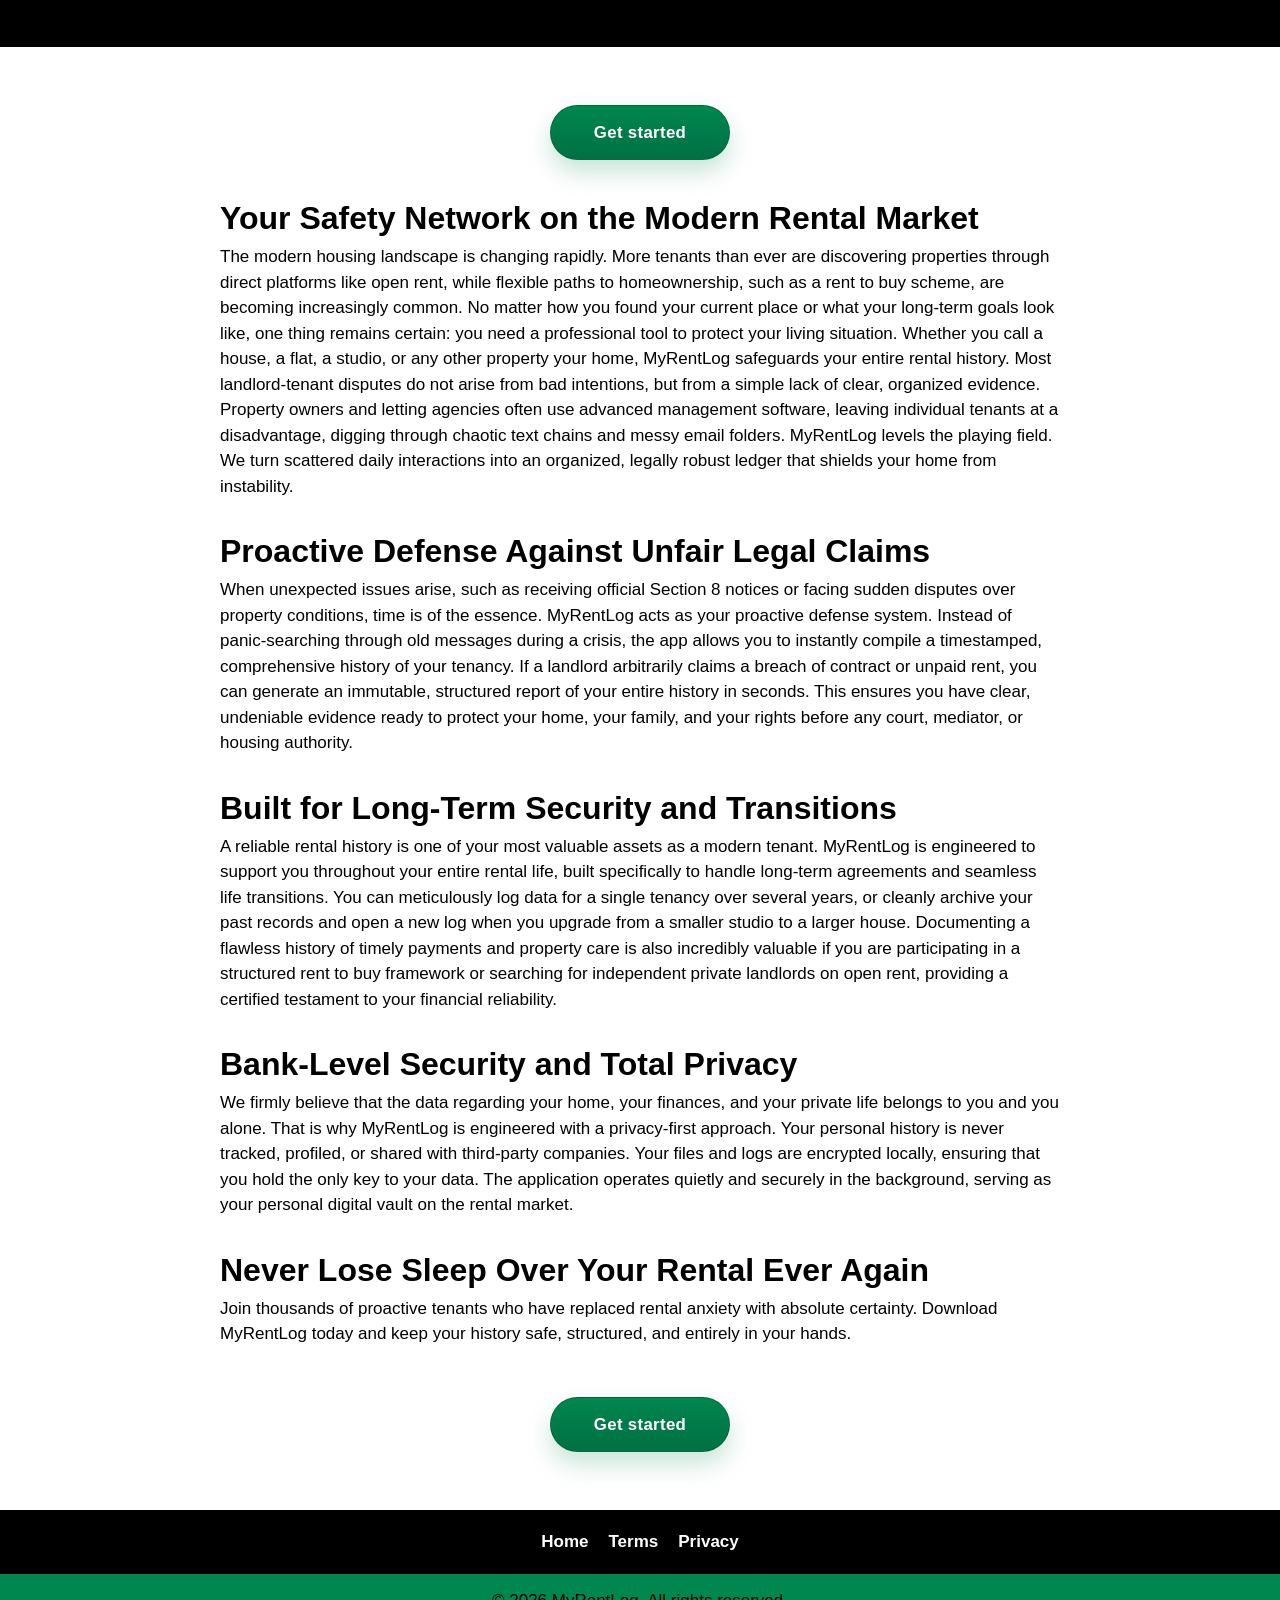
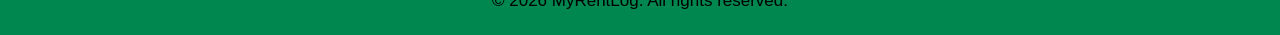
==== commit 7328c050: "style(nav): update 'Sign in' link text to 'Log in' for consistency" ====
--- a/index.html
+++ b/index.html
@@ -35,7 +35,7 @@
             <a href="/index.html">Home</a>
             <a href="/terms.html">Terms</a>
           <a href="/privacy.html">Privacy</a>
-          <a href="https://app.myrentlog.com/" class="sign-in-link" target="_blank" rel="noopener noreferrer">Sign in</a>
+          <a href="https://app.myrentlog.com/" class="sign-in-link" target="_blank" rel="noopener noreferrer">Log in</a>
         </nav>
       </div>
     </header>
--- a/styles.css
+++ b/styles.css
@@ -154,23 +154,68 @@
 }
 
 .screenshot {
-  min-height: 260px;
+  min-height: 0;
   border-radius: 12px;
   background: radial-gradient(circle at 20% 20%, rgba(255, 255, 255, 0.18), rgba(0, 0, 0, 0.2)),
     linear-gradient(145deg, rgba(255, 255, 255, 0.1), rgba(0, 134, 79, 0.45));
   border: 1px solid rgba(255, 255, 255, 0.35);
   display: grid;
-  place-items: center;
-  padding: 16px;
+  place-items: start center;
+  padding: 0;
 }
 
 .screenshot-image {
-  width: min(100%, 240px);
+  width: 100%;
+  max-width: 520px;
   height: auto;
-  max-height: 420px;
+  max-height: 760px;
   border-radius: 18px;
   object-fit: contain;
   box-shadow: 0 14px 30px rgba(0, 0, 0, 0.28);
+  cursor: zoom-in;
+}
+
+.screenshot-image:hover {
+  transform: scale(1.015);
+}
+
+.screenshot-lightbox {
+  position: fixed;
+  inset: 0;
+  background: rgba(0, 0, 0, 0.88);
+  display: none;
+  align-items: center;
+  justify-content: center;
+  padding: 18px;
+  z-index: 60;
+}
+
+.screenshot-lightbox.open {
+  display: flex;
+}
+
+.screenshot-lightbox img {
+  width: auto;
+  height: auto;
+  max-width: min(96vw, 1500px);
+  max-height: 92vh;
+  border-radius: 12px;
+  box-shadow: 0 20px 40px rgba(0, 0, 0, 0.45);
+}
+
+.lightbox-close {
+  position: absolute;
+  top: 14px;
+  right: 14px;
+  width: 44px;
+  height: 44px;
+  border: 1px solid rgba(255, 255, 255, 0.45);
+  background: rgba(0, 0, 0, 0.6);
+  color: var(--white);
+  border-radius: 999px;
+  font-size: 1.6rem;
+  line-height: 1;
+  cursor: pointer;
 }
 
 .feature-text h2 {
@@ -352,3 +397,13 @@
     order: 1;
   }
 }
+
+@media (max-width: 849px) {
+  .screenshot {
+    min-height: 0;
+  }
+
+  .screenshot-image {
+    max-width: 420px;
+  }
+}
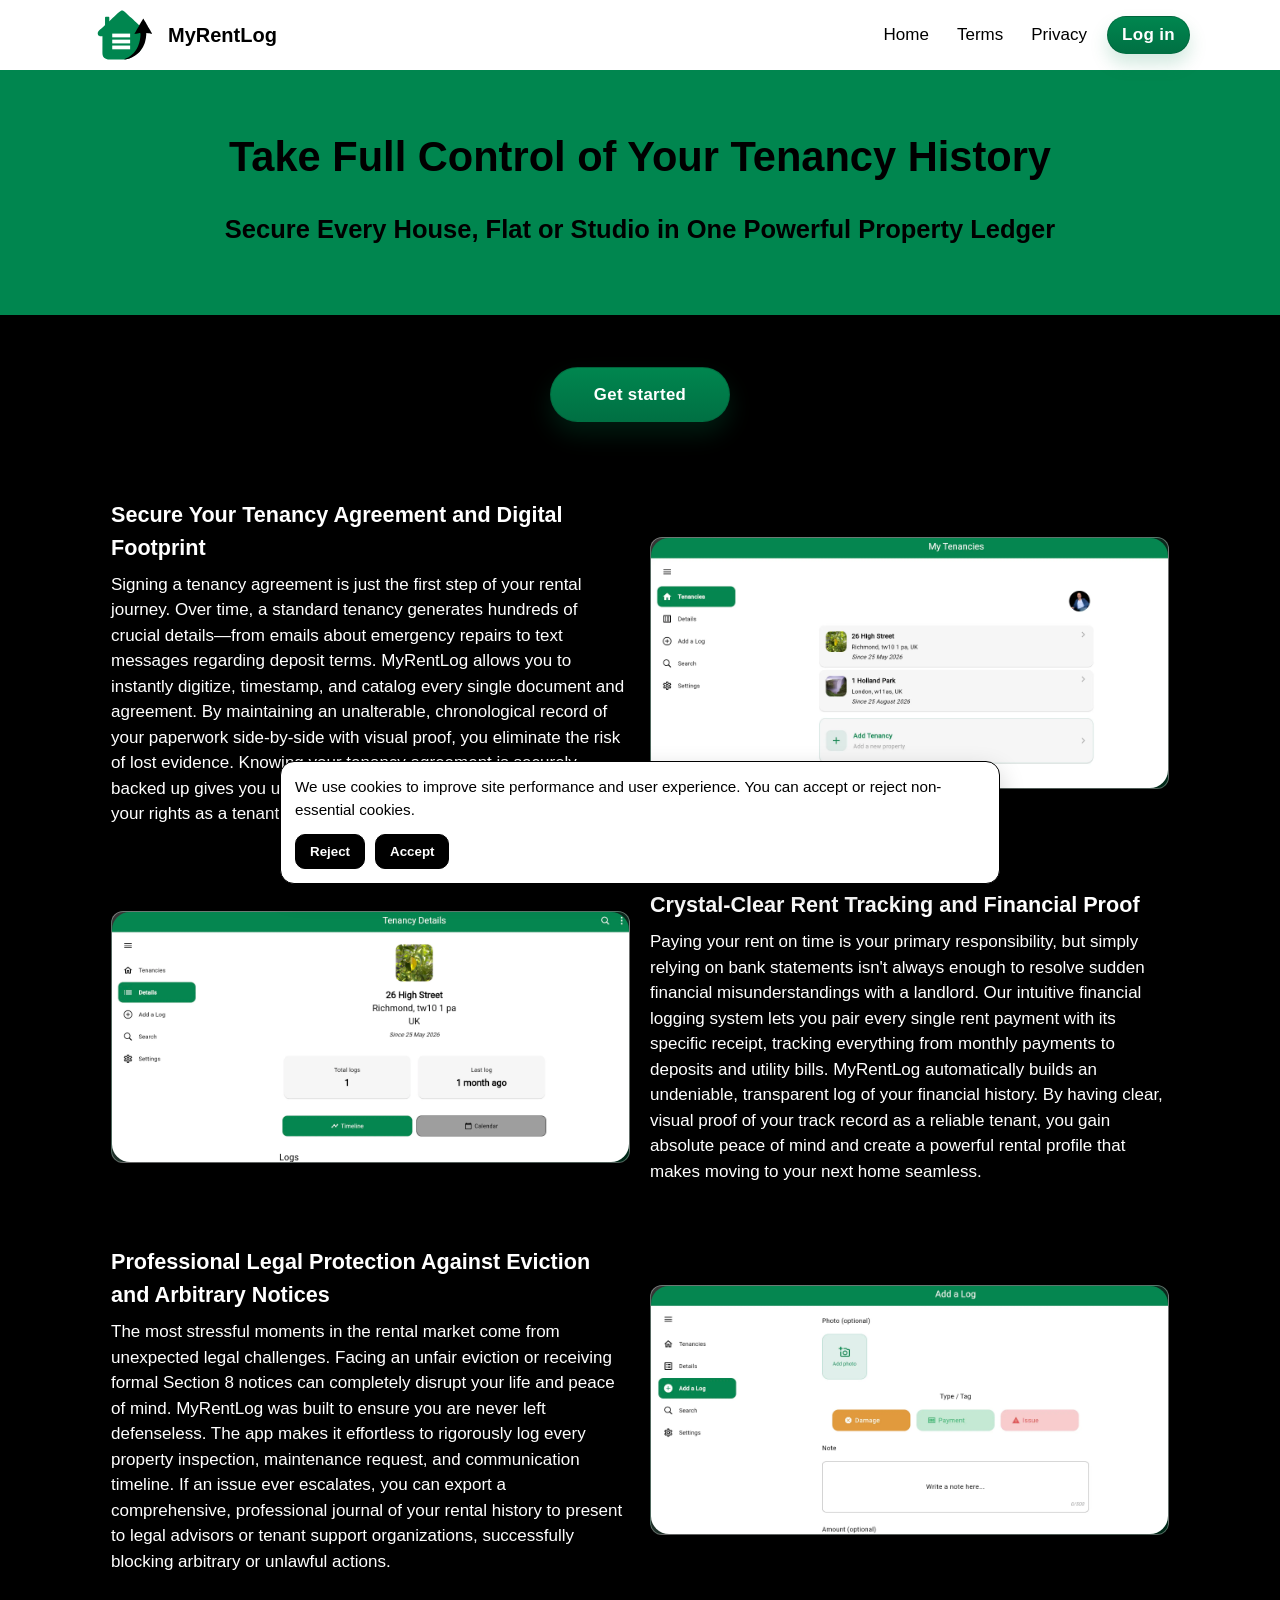
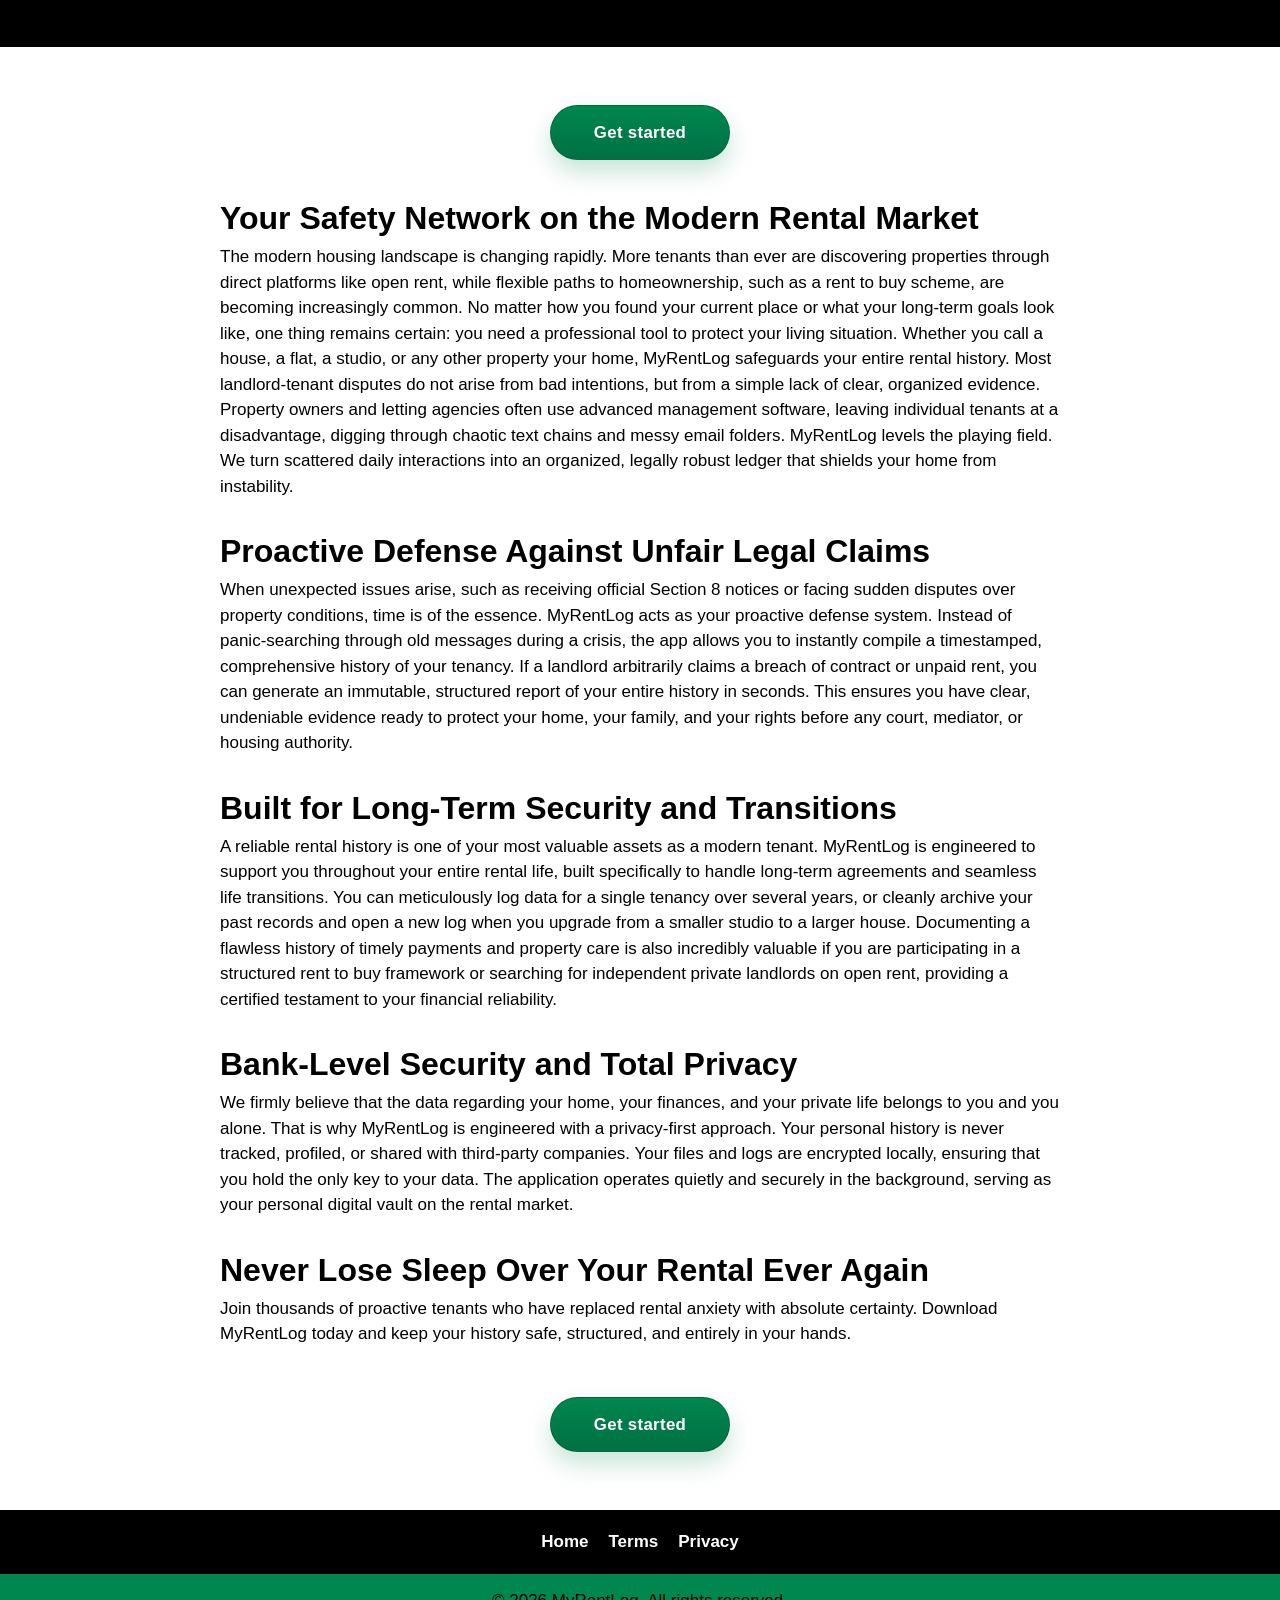
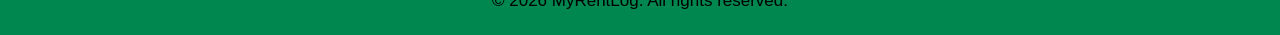
==== commit 68d8437b: "style: add Google Ads tracking code to index, privacy, and terms pages" ====
--- a/index.html
+++ b/index.html
@@ -17,6 +17,11 @@
       gtag('js', new Date());
 
       gtag('config', 'G-SWKYL4W2HM');
+    </script>
+    <!-- Google Ads tag -->
+    <script async src="https://www.googletagmanager.com/gtag/js?id=AW-18470603098"></script>
+    <script>
+      gtag('config', 'AW-18470603098');
     </script>
   </head>
   <body>
--- a/styles.css
+++ b/styles.css
@@ -87,15 +87,21 @@
   border-radius: 12px;
   padding: 10px;
   display: none;
-  min-width: 160px;
+  align-items: center;
+  gap: 8px;
+  flex-wrap: wrap;
+  min-width: 0;
 }
 
 .menu a {
-  display: block;
+  display: inline-flex;
+  align-items: center;
+  justify-content: center;
   color: var(--black);
   text-decoration: none;
-  padding: 8px;
-  border-radius: 8px;
+  padding: 8px 10px;
+  border-radius: 999px;
+  line-height: 1.2;
 }
 
 .menu a:hover {
@@ -103,8 +109,16 @@
 }
 
 .menu .sign-in-link {
-  background: var(--green);
-  color: var(--black);
+  background: linear-gradient(180deg, rgba(0, 134, 79, 1) 0%, rgba(0, 112, 67, 1) 100%);
+  color: var(--white);
+  border-radius: 999px;
+  padding: 8px 14px;
+  margin-top: 0;
+  font-weight: 700;
+  letter-spacing: 0.02em;
+  text-align: center;
+  box-shadow: 0 10px 18px rgba(0, 134, 79, 0.18);
+  border: 1px solid rgba(0, 88, 52, 0.45);
 }
 
 .menu .sign-in-link:hover {
@@ -113,7 +127,7 @@
 }
 
 .menu.open {
-  display: inline-block;
+  display: flex;
 }
 
 .subheader {
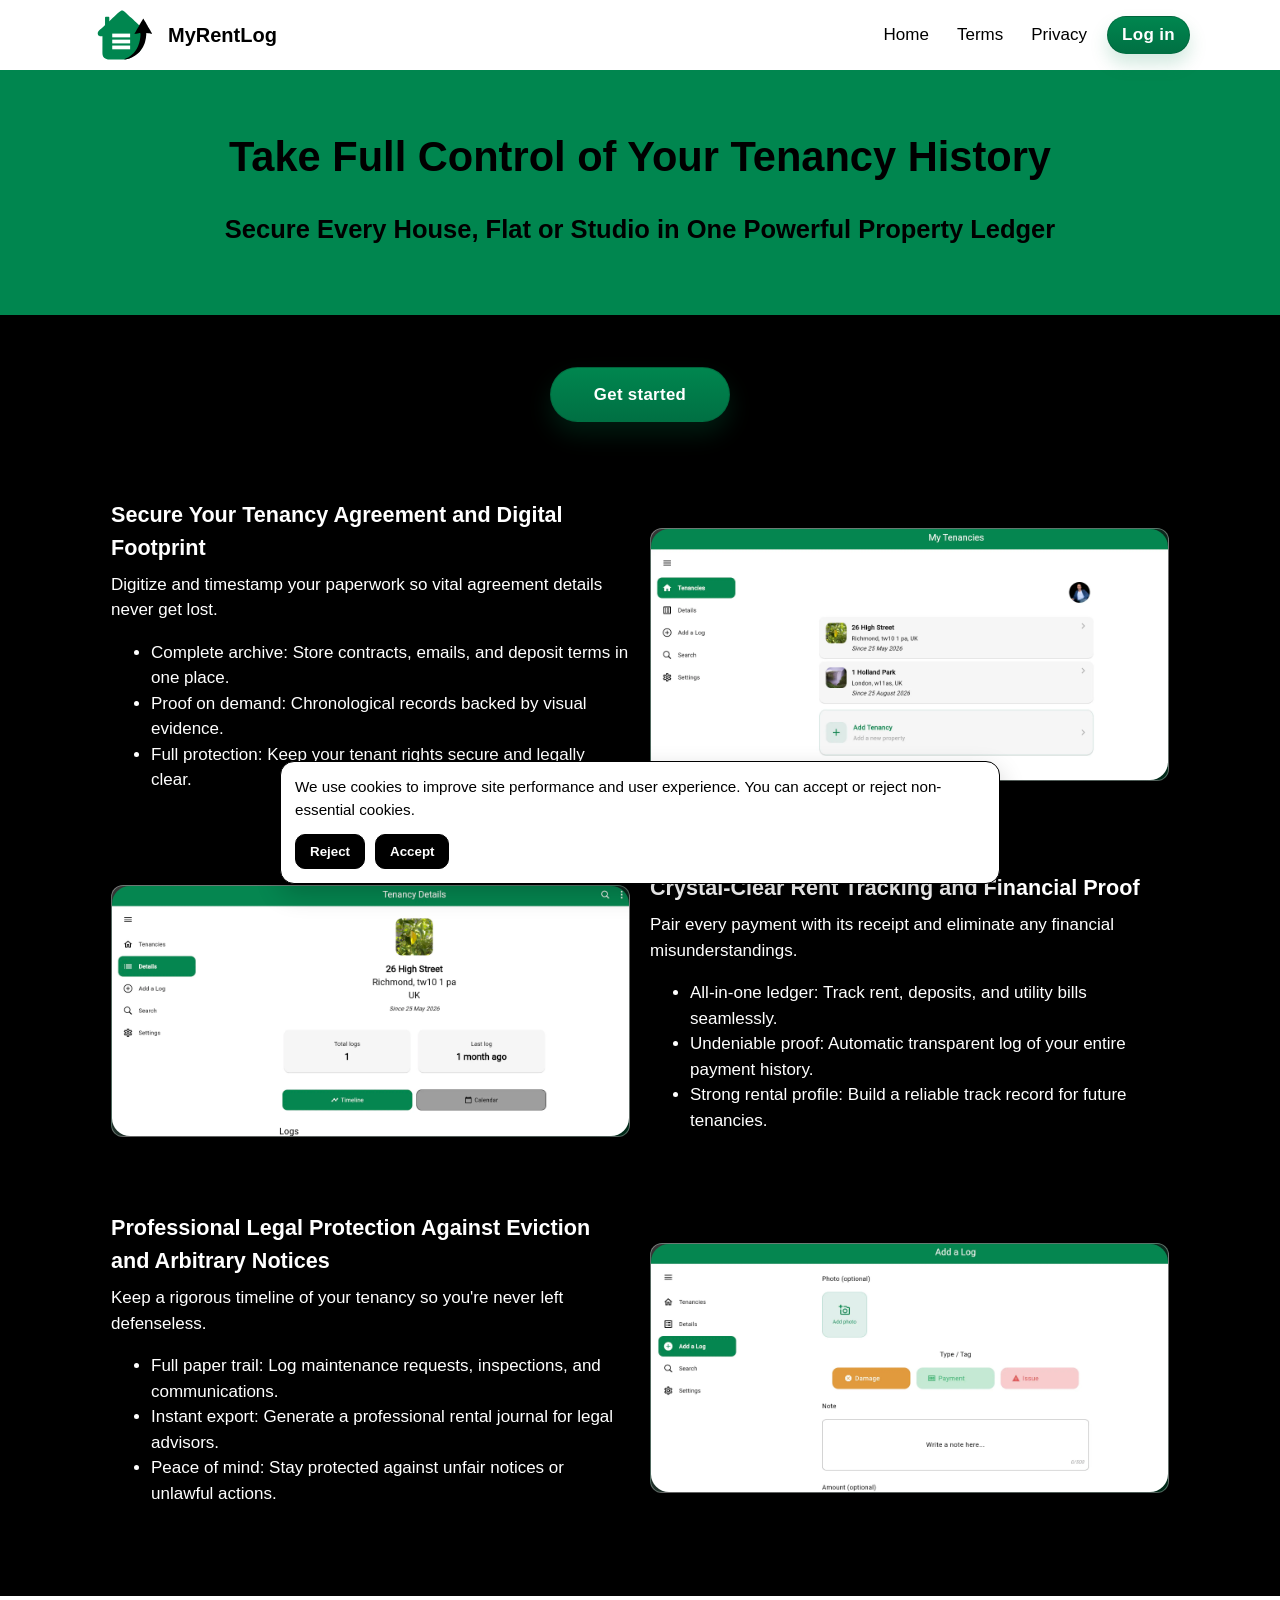
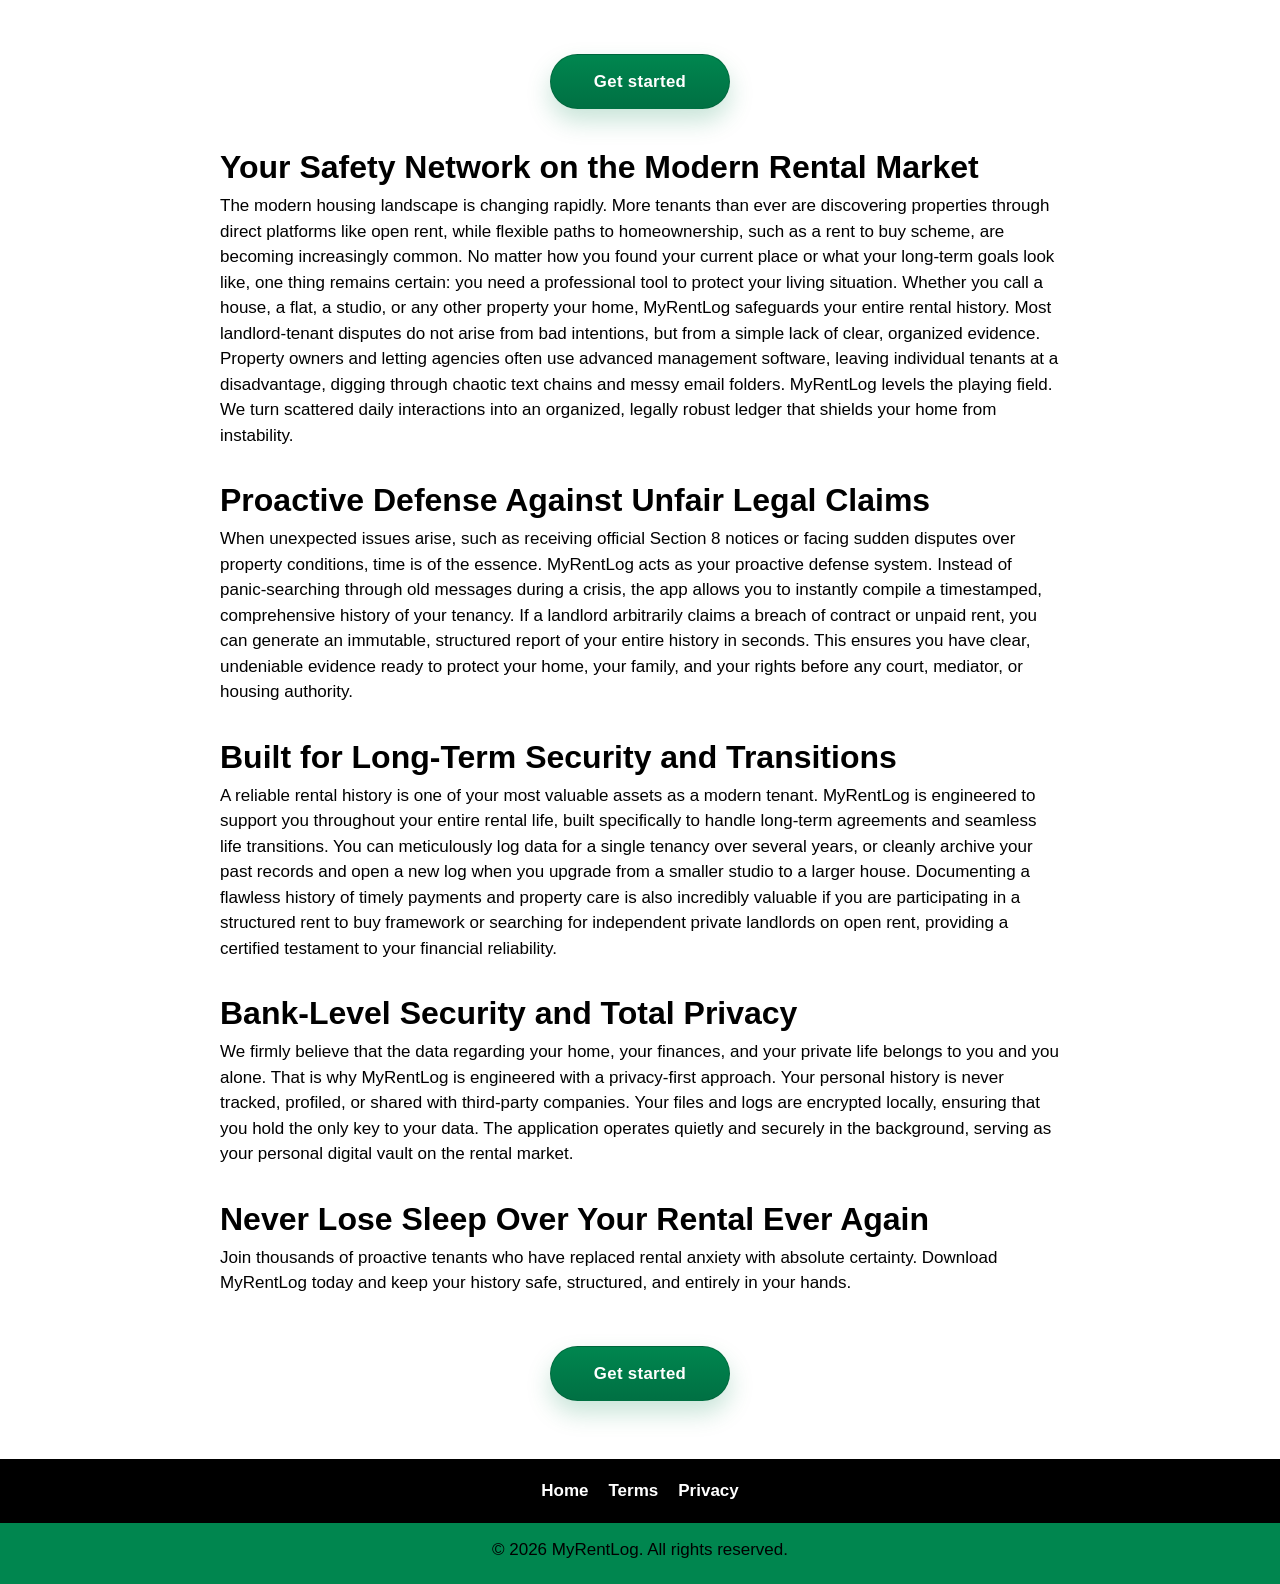
==== commit 768b9f4e: "style(content): simplify and enhance feature descriptions for clarity and engagement" ====
--- a/index.html
+++ b/index.html
@@ -66,7 +66,12 @@
             </div>
             <div class="feature-text">
               <h2>Secure Your Tenancy Agreement and Digital Footprint</h2>
-              <p>Signing a tenancy agreement is just the first step of your rental journey. Over time, a standard tenancy generates hundreds of crucial details—from emails about emergency repairs to text messages regarding deposit terms. MyRentLog allows you to instantly digitize, timestamp, and catalog every single document and agreement. By maintaining an unalterable, chronological record of your paperwork side-by-side with visual proof, you eliminate the risk of lost evidence. Knowing your tenancy agreement is securely backed up gives you undeniable legal clarity and the confidence that your rights as a tenant are fully protected.</p>
+              <p>Digitize and timestamp your paperwork so vital agreement details never get lost.</p>
+              <ul>
+                <li>Complete archive: Store contracts, emails, and deposit terms in one place.</li>
+                <li>Proof on demand: Chronological records backed by visual evidence.</li>
+                <li>Full protection: Keep your tenant rights secure and legally clear.</li>
+              </ul>
             </div>
           </article>
 
@@ -76,7 +81,12 @@
             </div>
             <div class="feature-text">
               <h2>Crystal-Clear Rent Tracking and Financial Proof</h2>
-              <p>Paying your rent on time is your primary responsibility, but simply relying on bank statements isn't always enough to resolve sudden financial misunderstandings with a landlord. Our intuitive financial logging system lets you pair every single rent payment with its specific receipt, tracking everything from monthly payments to deposits and utility bills. MyRentLog automatically builds an undeniable, transparent log of your financial history. By having clear, visual proof of your track record as a reliable tenant, you gain absolute peace of mind and create a powerful rental profile that makes moving to your next home seamless.</p>
+              <p>Pair every payment with its receipt and eliminate any financial misunderstandings.</p>
+              <ul>
+                <li>All-in-one ledger: Track rent, deposits, and utility bills seamlessly.</li>
+                <li>Undeniable proof: Automatic transparent log of your entire payment history.</li>
+                <li>Strong rental profile: Build a reliable track record for future tenancies.</li>
+              </ul>
             </div>
           </article>
 
@@ -86,7 +96,12 @@
             </div>
             <div class="feature-text">
               <h2>Professional Legal Protection Against Eviction and Arbitrary Notices</h2>
-              <p>The most stressful moments in the rental market come from unexpected legal challenges. Facing an unfair eviction or receiving formal Section 8 notices can completely disrupt your life and peace of mind. MyRentLog was built to ensure you are never left defenseless. The app makes it effortless to rigorously log every property inspection, maintenance request, and communication timeline. If an issue ever escalates, you can export a comprehensive, professional journal of your rental history to present to legal advisors or tenant support organizations, successfully blocking arbitrary or unlawful actions.</p>
+              <p>Keep a rigorous timeline of your tenancy so you're never left defenseless.</p>
+              <ul>
+                <li>Full paper trail: Log maintenance requests, inspections, and communications.</li>
+                <li>Instant export: Generate a professional rental journal for legal advisors.</li>
+                <li>Peace of mind: Stay protected against unfair notices or unlawful actions.</li>
+              </ul>
             </div>
           </article>
         </div>
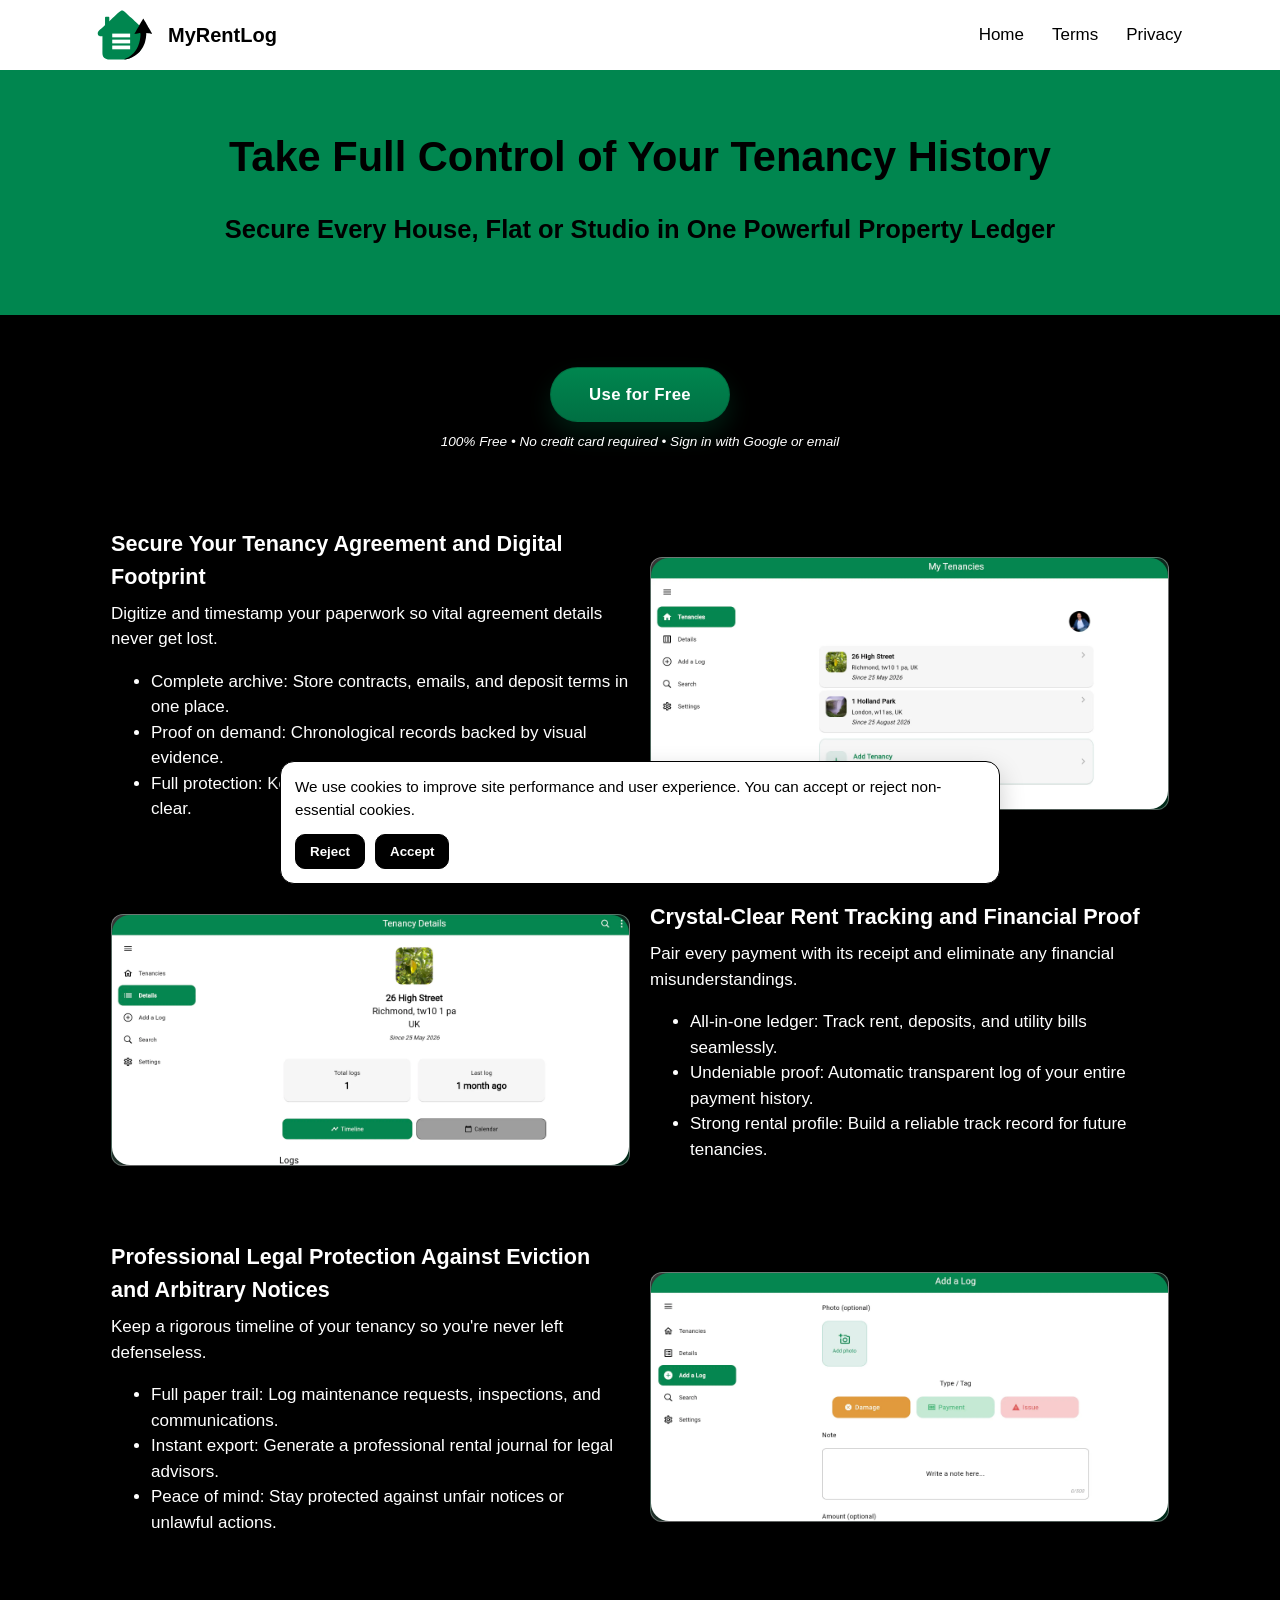
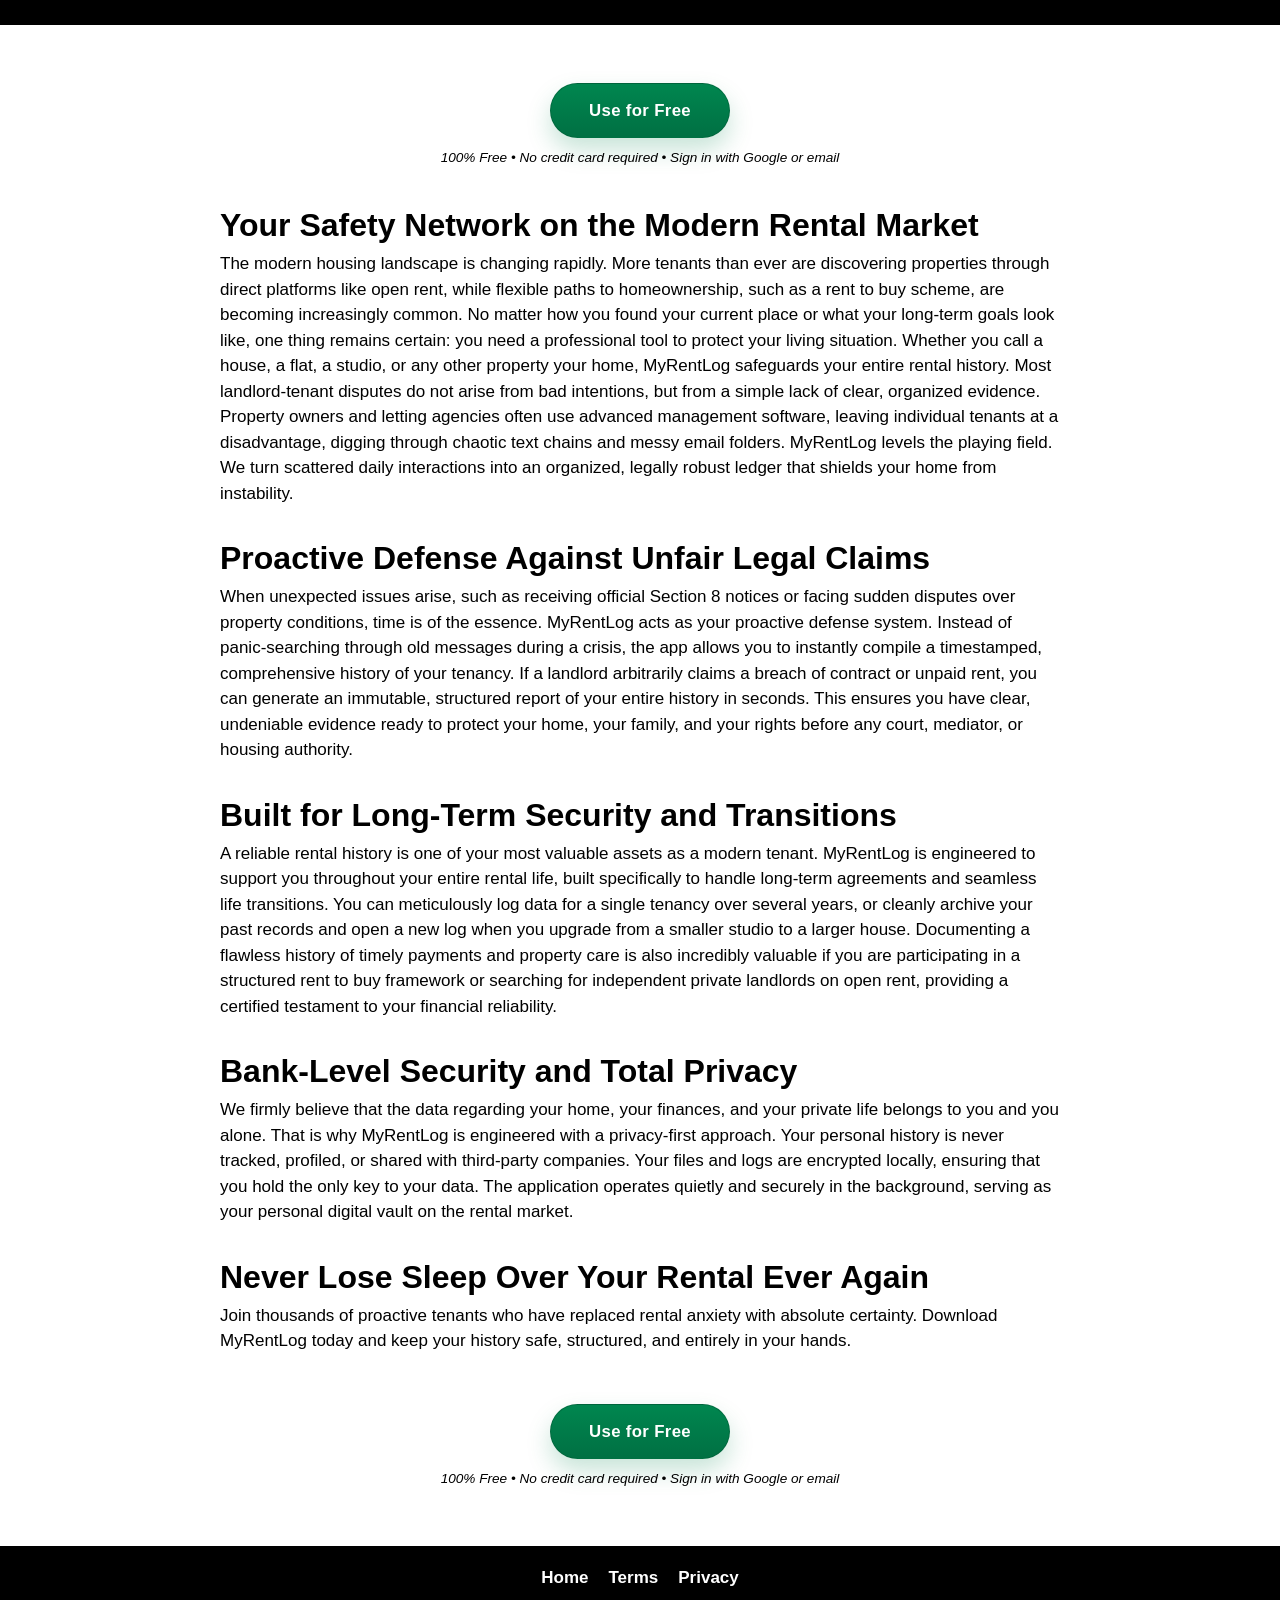
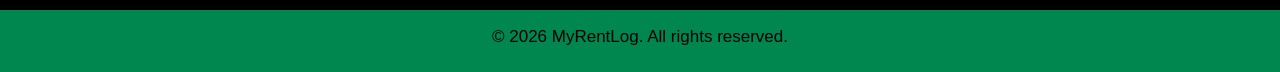
==== commit 9f438eac: "style: update call-to-action text and add notes for clarity; remove redundant login links" ====
--- a/index.html
+++ b/index.html
@@ -40,7 +40,6 @@
             <a href="/index.html">Home</a>
             <a href="/terms.html">Terms</a>
           <a href="/privacy.html">Privacy</a>
-          <a href="https://app.myrentlog.com/" class="sign-in-link" target="_blank" rel="noopener noreferrer">Log in</a>
         </nav>
       </div>
     </header>
@@ -56,9 +55,10 @@
       <section class="screens-section" id="features">
         <div class="container screens-grid">
           <div class="cta-wrap cta-wrap-top">
-            <a href="https://app.myrentlog.com/" class="cta-button" aria-label="Get started" target="_blank" rel="noopener noreferrer">
-              <span>Get started</span>
+            <a href="https://app.myrentlog.com/" class="cta-button" aria-label="Use for Free" target="_blank" rel="noopener noreferrer">
+              <span>Use for Free</span>
             </a>
+            <p class="cta-note">100% Free • No credit card required • Sign in with Google or email</p>
           </div>
           <article class="feature-card reverse-mobile">
             <div class="screenshot screen-one">
@@ -109,9 +109,10 @@
 
       <section class="text-content" id="about">
         <div class="container cta-wrap cta-wrap-white-top">
-          <a href="https://app.myrentlog.com/" class="cta-button" aria-label="Get started" target="_blank" rel="noopener noreferrer">
-            <span>Get started</span>
+          <a href="https://app.myrentlog.com/" class="cta-button" aria-label="Use for Free" target="_blank" rel="noopener noreferrer">
+            <span>Use for Free</span>
           </a>
+          <p class="cta-note cta-note-dark">100% Free • No credit card required • Sign in with Google or email</p>
         </div>
         <div class="container text-wrap">
           <h2>Your Safety Network on the Modern Rental Market</h2>
@@ -144,9 +145,10 @@
           </p>
         </div>
         <div class="container cta-wrap">
-          <a href="https://app.myrentlog.com/" class="cta-button" aria-label="Get started" target="_blank" rel="noopener noreferrer">
-            <span>Get started</span>
+          <a href="https://app.myrentlog.com/" class="cta-button" aria-label="Use for Free" target="_blank" rel="noopener noreferrer">
+            <span>Use for Free</span>
           </a>
+          <p class="cta-note cta-note-dark">100% Free • No credit card required • Sign in with Google or email</p>
         </div>
       </section>
     </main>
--- a/styles.css
+++ b/styles.css
@@ -307,6 +307,18 @@
   opacity: 0.98;
 }
 
+.cta-note {
+  margin: 10px 0 0;
+  color: var(--white);
+  font-size: 0.85rem;
+  font-style: italic;
+  line-height: 1.4;
+}
+
+.cta-note-dark {
+  color: var(--black);
+}
+
 .bottom-nav {
   background: var(--black);
 }
